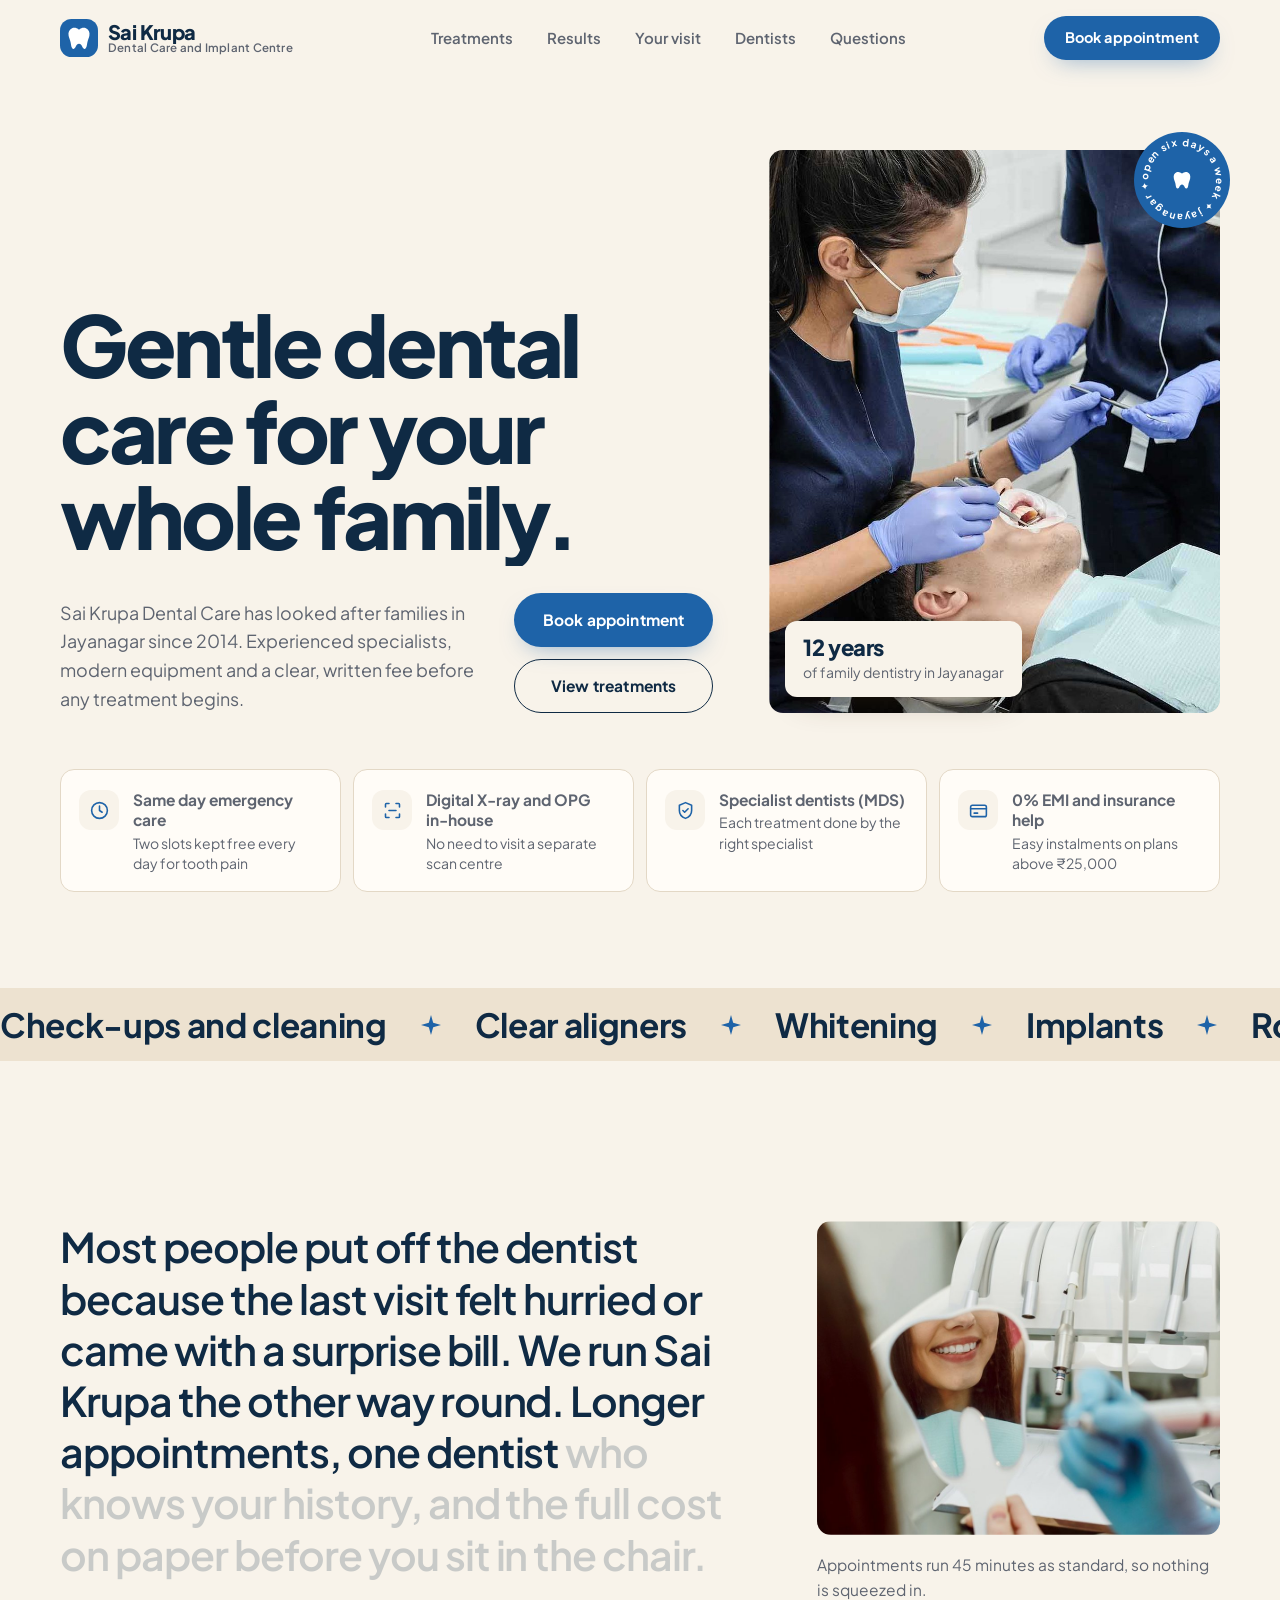
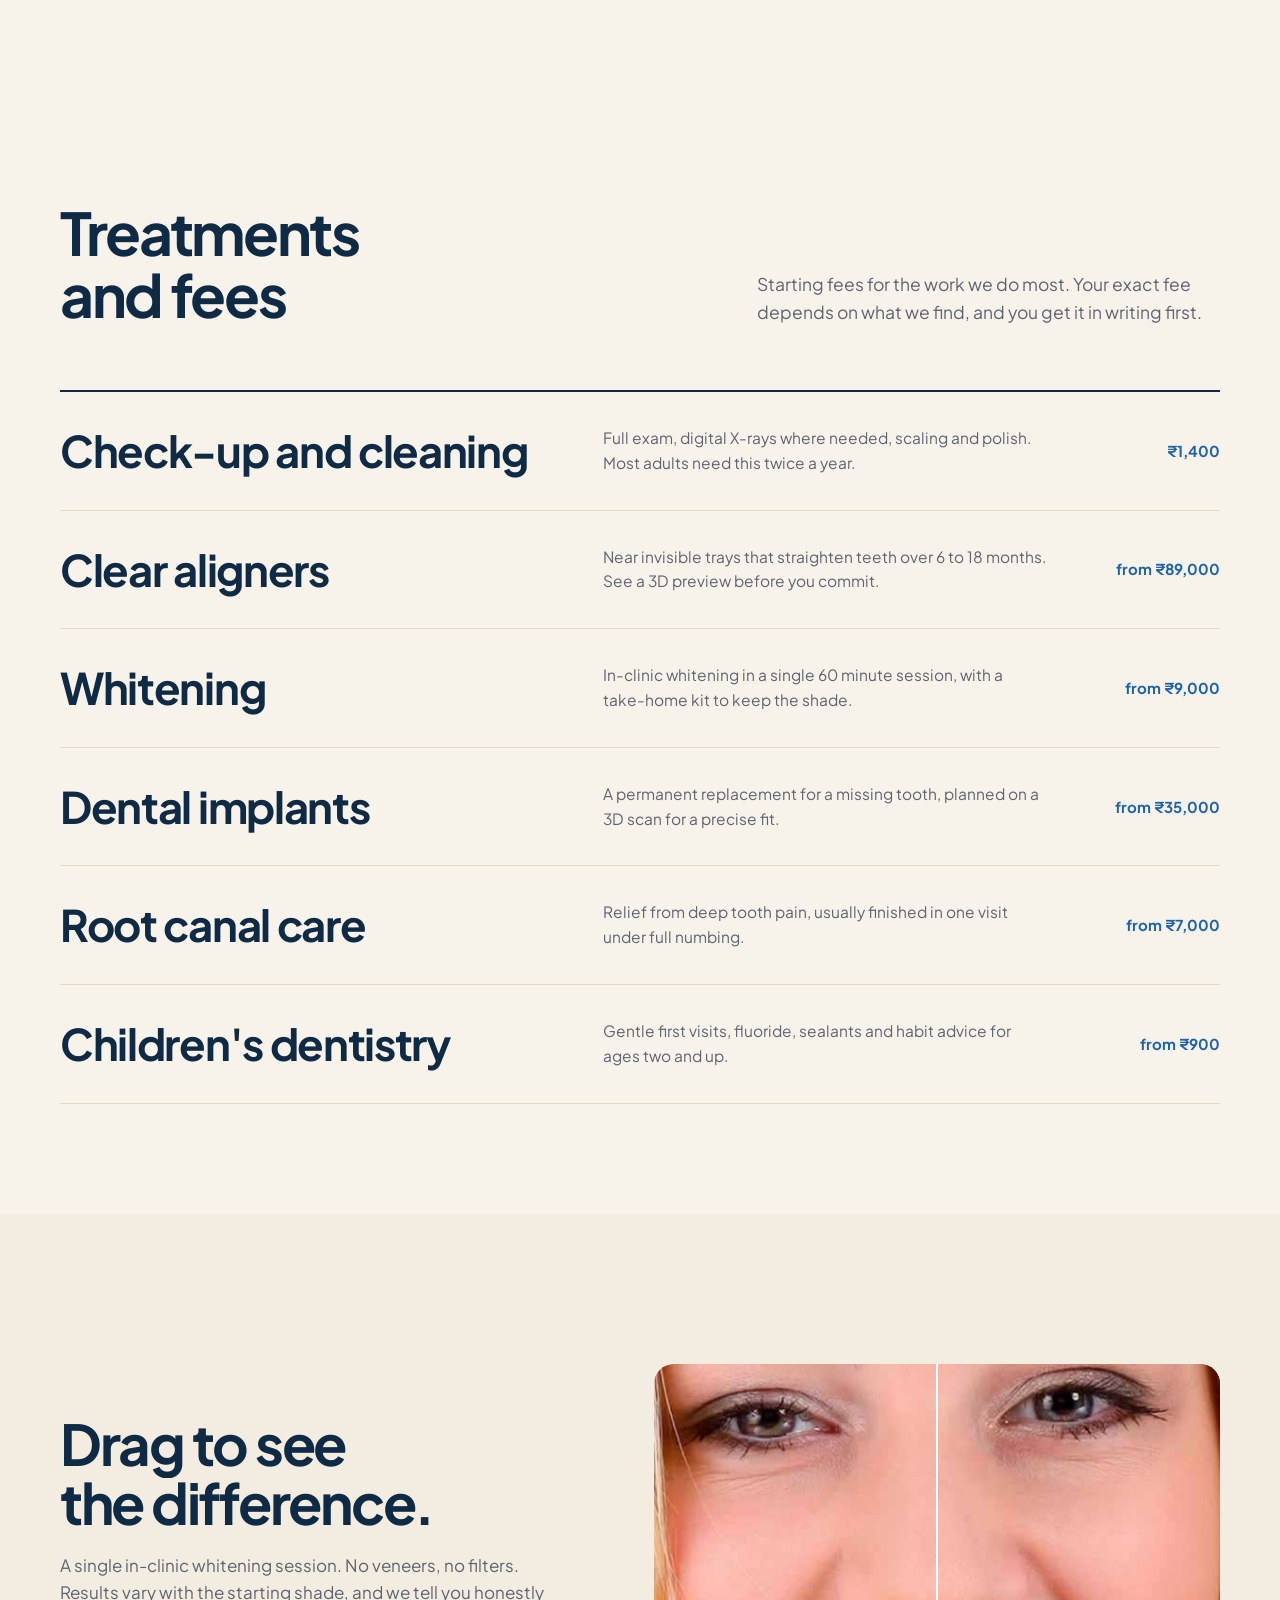
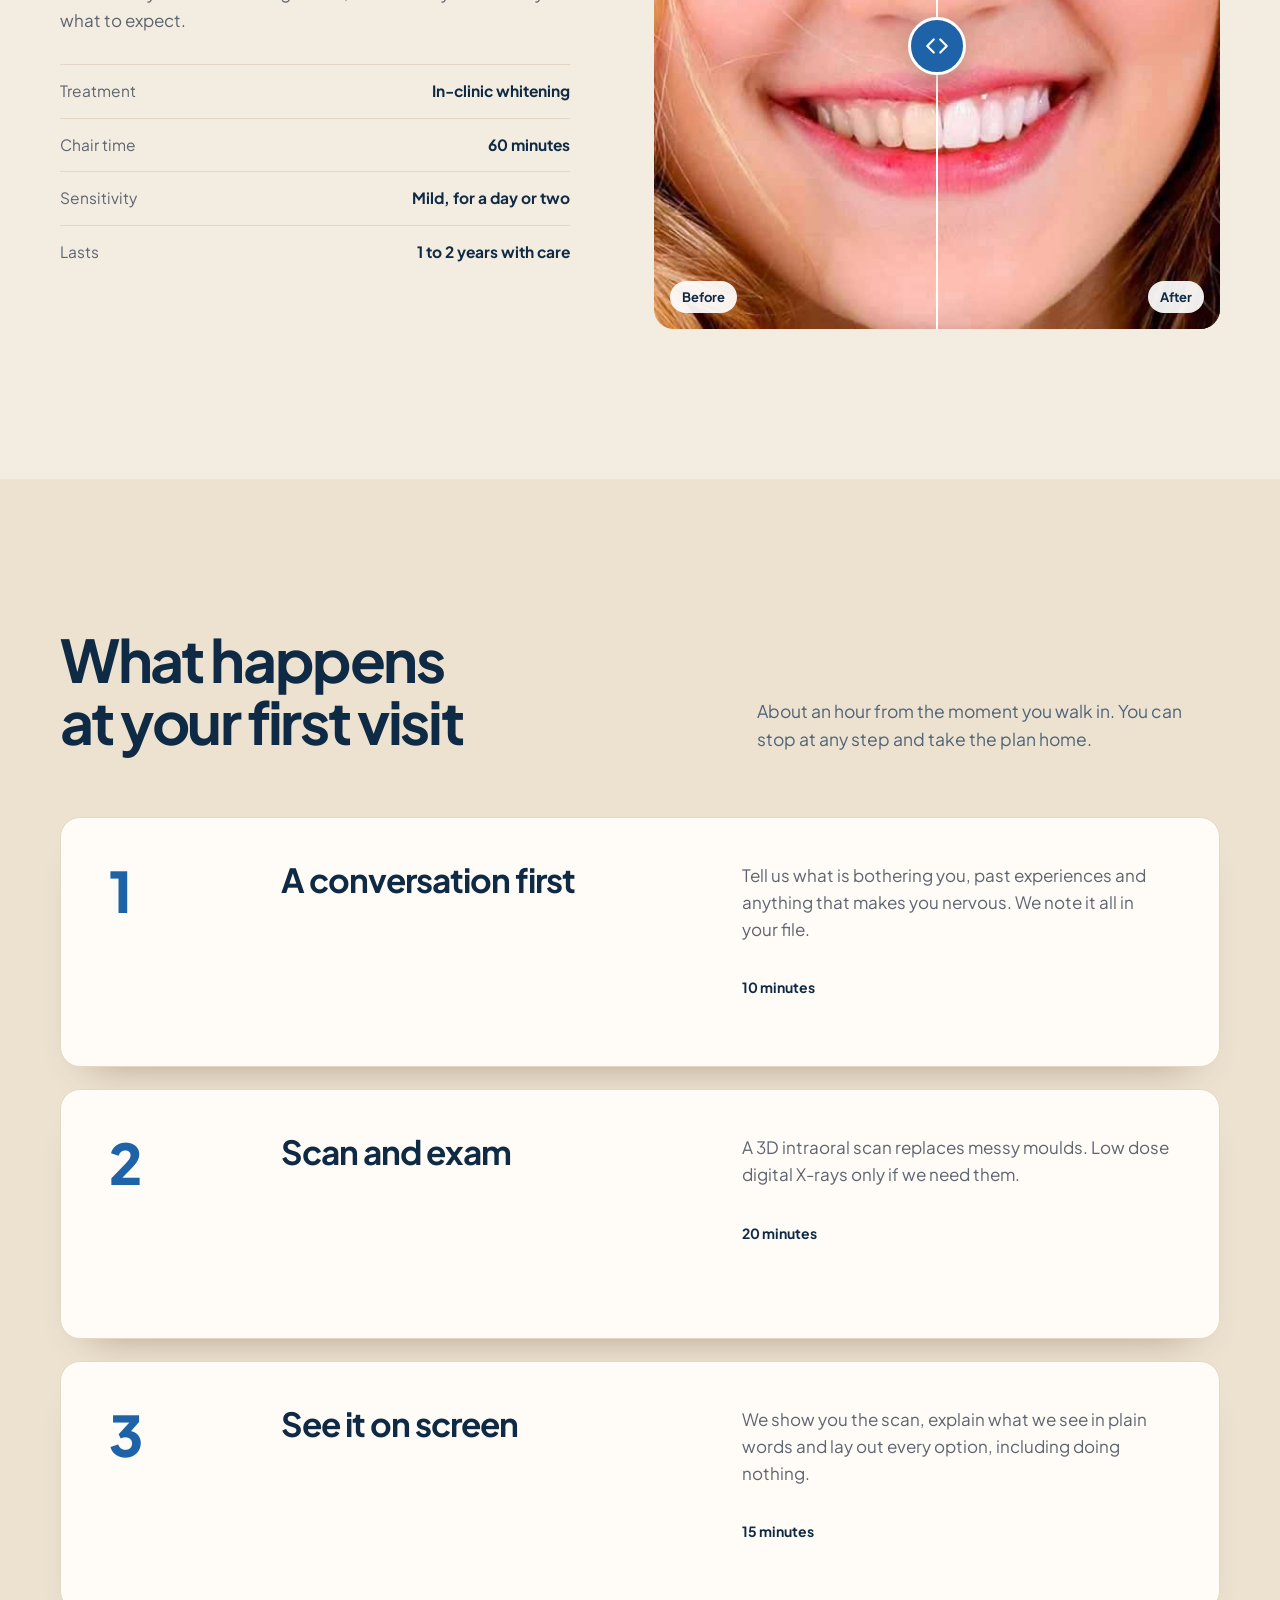
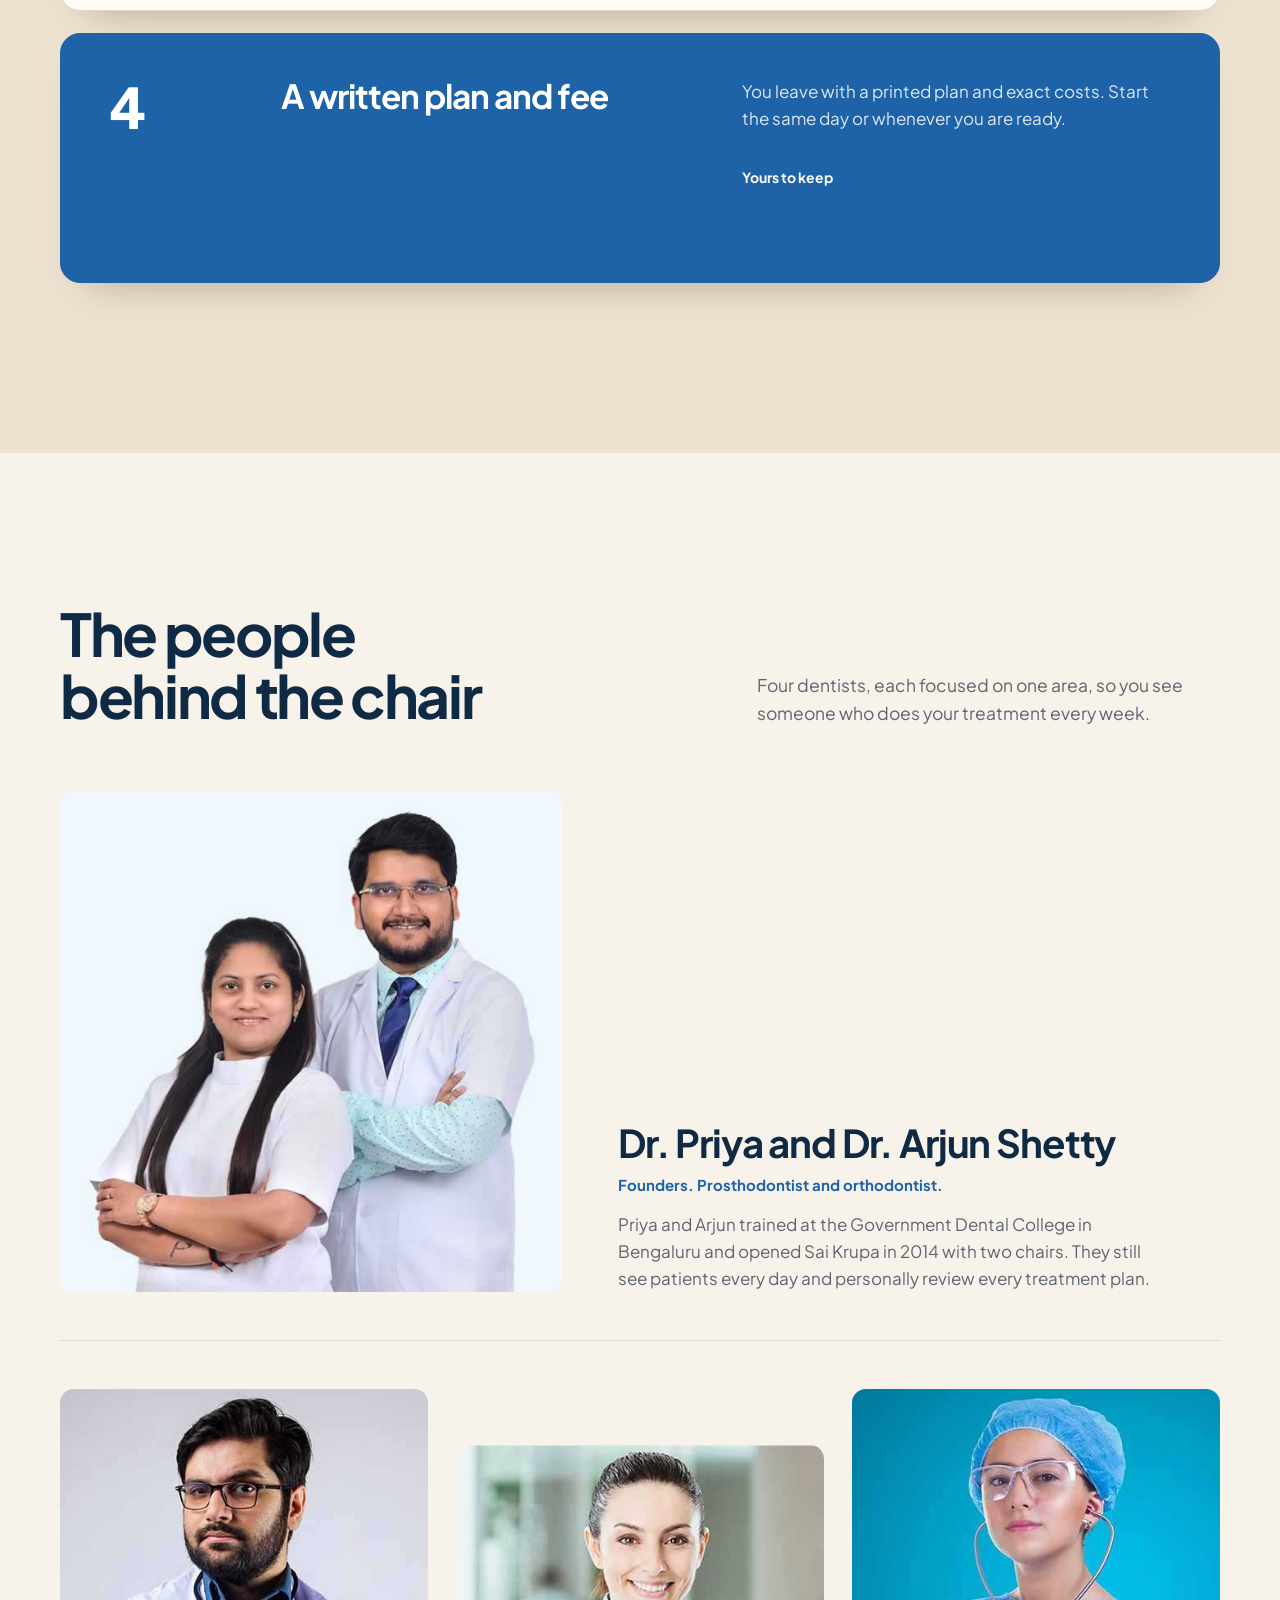
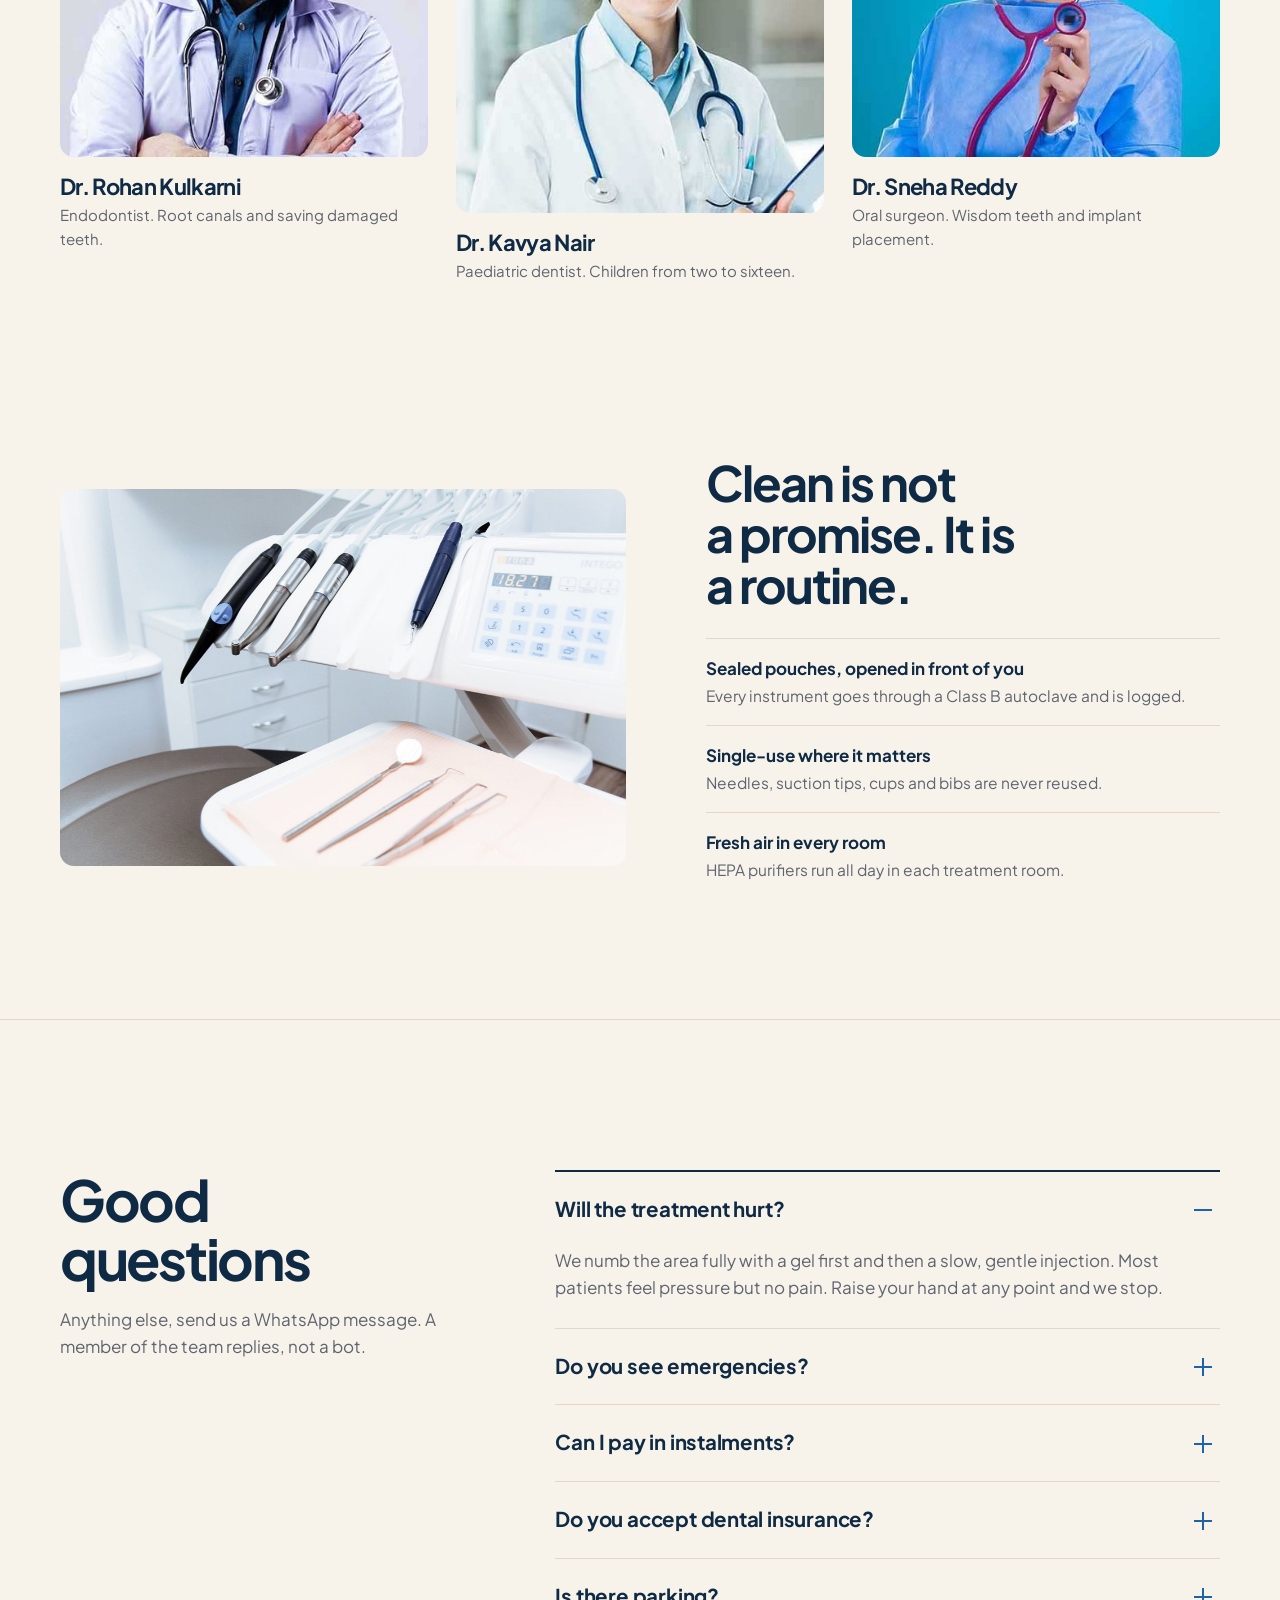
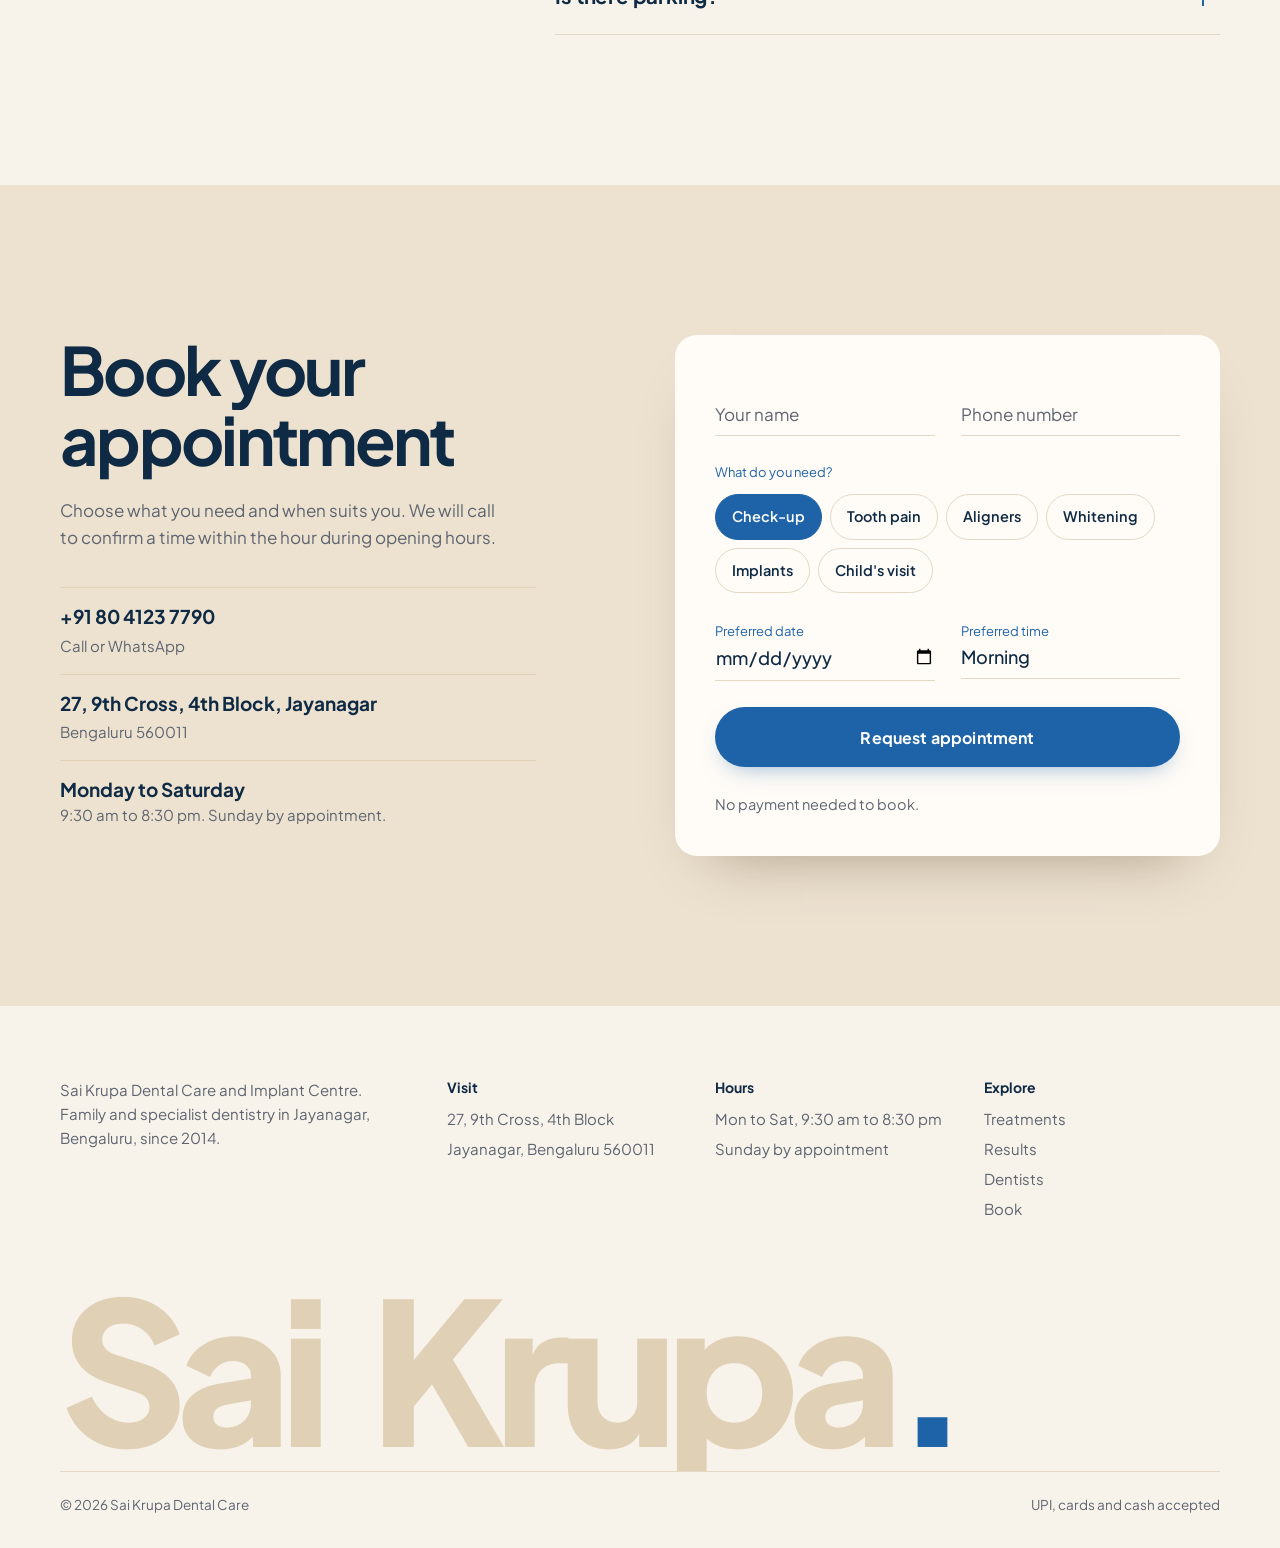
==== public/index.html @ 3798a42d "Sai Krupa Dental Care website, production ready Static clinic site in public/ with a booking form th" ====
<!DOCTYPE html>
<html lang="en-IN">
<head>
<meta charset="utf-8">
<meta name="viewport" content="width=device-width, initial-scale=1, viewport-fit=cover">
<title>Sai Krupa Dental Care | Dentist in Jayanagar, Bengaluru</title>
<meta name="description" content="Sai Krupa Dental Care and Implant Centre, Jayanagar, Bengaluru. Check-ups, root canal, implants, clear aligners, whitening and children's dentistry. Same day emergency care. Call +91 80 4123 7790.">
<meta name="theme-color" content="#F8F3EA">
<!-- GO-LIVE: replace https://www.saikrupadental.example with the real domain here, in sitemap.xml and robots.txt -->
<link rel="canonical" href="https://www.saikrupadental.example/">
<meta name="color-scheme" content="light">
<meta property="og:type" content="website">
<meta property="og:site_name" content="Sai Krupa Dental Care">
<meta property="og:locale" content="en_IN">
<meta property="og:url" content="https://www.saikrupadental.example/">
<meta property="og:title" content="Sai Krupa Dental Care, Jayanagar">
<meta property="og:description" content="Gentle family and specialist dentistry in Jayanagar, Bengaluru, since 2014.">
<meta property="og:image" content="https://www.saikrupadental.example/images/og-image.jpg">
<meta property="og:image:width" content="900">
<meta property="og:image:height" content="472">
<meta property="og:image:alt" content="Patient checking her smile in a mirror at Sai Krupa Dental Care">
<meta name="twitter:card" content="summary_large_image">
<link rel="icon" href="favicon.svg" type="image/svg+xml">
<link rel="icon" href="favicon-32.png" type="image/png" sizes="32x32">
<link rel="apple-touch-icon" href="apple-touch-icon.png">
<link rel="manifest" href="site.webmanifest">
<link rel="preload" as="image" href="images/hero.jpg" fetchpriority="high">
<script type="application/ld+json">
{
  "@context": "https://schema.org",
  "@type": "Dentist",
  "name": "Sai Krupa Dental Care and Implant Centre",
  "url": "https://www.saikrupadental.example/",
  "image": "https://www.saikrupadental.example/images/og-image.jpg",
  "telephone": "+91-80-4123-7790",
  "priceRange": "₹₹",
  "address": {
    "@type": "PostalAddress",
    "streetAddress": "27, 9th Cross, 4th Block, Jayanagar",
    "addressLocality": "Bengaluru",
    "addressRegion": "Karnataka",
    "postalCode": "560011",
    "addressCountry": "IN"
  },
  "openingHoursSpecification": [{
    "@type": "OpeningHoursSpecification",
    "dayOfWeek": ["Monday","Tuesday","Wednesday","Thursday","Friday","Saturday"],
    "opens": "09:30",
    "closes": "20:30"
  }]
}
</script>
<script>(function(d){if(matchMedia('(prefers-reduced-motion: reduce)').matches)return;d.classList.add('js');window.skFallback=setTimeout(function(){d.classList.remove('js')},4000)})(document.documentElement)</script>
<link rel="preconnect" href="https://fonts.googleapis.com">
<link rel="preconnect" href="https://fonts.gstatic.com" crossorigin>
<link href="https://fonts.googleapis.com/css2?family=Plus+Jakarta+Sans:wght@400;500;600;700;800&display=swap" rel="stylesheet">
<link rel="stylesheet" href="styles.css">
</head>
<body>
<a class="skip" href="#main">Skip to content</a>
<header class="header" id="header">
  <div class="wrap header-row">
    <a class="logo" href="#top" aria-label="Sai Krupa Dental Care, home">
      <svg class="logo-mark" viewBox="0 0 30 30" aria-hidden="true"><rect width="30" height="30" rx="9" fill="var(--brand)"/><path d="M15 8.4c-1.8-1.4-3.700-1.900-5.500-1.100-2.200.9-3.200 3.200-2.700 5.900.4 2 1.200 3.300 1.600 5.300.4 1.800.4 4.800 2.200 5.100 1.900.3 1.800-4 4.400-4s2.500 4.300 4.400 4c1.800-.3 1.800-3.300 2.200-5.100.4-2 1.200-3.300 1.600-5.300.5-2.700-.5-5-2.700-5.900-1.800-.8-3.700-.3-5.500 1.100Z" fill="#fff"/></svg>
      <span><b>Sai Krupa</b><small>Dental Care and Implant Centre</small></span>
    </a>
    <nav class="nav" aria-label="Main">
      <a href="#treatments">Treatments</a>
      <a href="#results">Results</a>
      <a href="#process">Your visit</a>
      <a href="#team">Dentists</a>
      <a href="#faq">Questions</a>
    </nav>
    <a class="btn btn-brand btn-small header-cta" href="#book"><span class="roll"><span>Book appointment</span><span aria-hidden="true">Book appointment</span></span></a>
    <button class="menu-btn" id="menuBtn" type="button" aria-label="Open menu" aria-expanded="false" aria-controls="mobileMenu"><i></i><i></i></button>
  </div>
</header>

<div class="mobile-menu" id="mobileMenu" aria-hidden="true">
  <nav aria-label="Mobile">
    <a href="#treatments">Treatments</a>
    <a href="#results">Results</a>
    <a href="#process">Your visit</a>
    <a href="#team">Dentists</a>
    <a href="#faq">Questions</a>
    <a href="#book">Book appointment</a>
  </nav>
  <p class="menu-info">27, 9th Cross, 4th Block, Jayanagar, Bengaluru<br>Monday to Saturday, 9:30 am to 8:30 pm</p>
</div>

<main id="main">
  <section class="hero">
    <div class="wrap hero-grid">
      <div class="hero-copy">
        <h1 class="reveal" aria-label="Gentle dental care for your whole family.">
          <span class="line" aria-hidden="true"><span>Gentle dental</span></span>
          <span class="line" aria-hidden="true"><span>care for your</span></span>
          <span class="line" aria-hidden="true"><span>whole family.</span></span>
        </h1>
        <div class="hero-sub">
          <p class="hero-lede fade d1">Sai Krupa Dental Care has looked after families in Jayanagar since 2014. Experienced specialists, modern equipment and a clear, written fee before any treatment begins.</p>
          <div class="hero-actions fade d2">
            <a class="btn btn-brand" href="#book"><span class="roll"><span>Book appointment</span><span aria-hidden="true">Book appointment</span></span></a>
            <a class="btn btn-line" href="#treatments"><span class="roll"><span>View treatments</span><span aria-hidden="true">View treatments</span></span></a>
          </div>
        </div>
      </div>
      <div class="hero-media">
        <div class="hero-badge fade d3" aria-hidden="true">
          <svg viewBox="0 0 96 96"><defs><path id="circ" d="M48,48 m-34,0 a34,34 0 1,1 68,0 a34,34 0 1,1 -68,0"/></defs><text textLength="212" lengthAdjust="spacing"><textPath href="#circ" textLength="212">open six days a week ✦ jayanagar ✦</textPath></text></svg>
          <span class="core"><svg viewBox="0 0 30 30"><path d="M15 8.4c-1.8-1.4-3.700-1.900-5.500-1.100-2.200.9-3.200 3.200-2.700 5.900.4 2 1.200 3.300 1.600 5.300.4 1.800.4 4.800 2.200 5.100 1.900.3 1.800-4 4.400-4s2.500 4.300 4.400 4c1.800-.3 1.800-3.300 2.200-5.100.4-2 1.200-3.300 1.600-5.300.5-2.700-.5-5-2.700-5.900-1.800-.8-3.700-.3-5.500 1.100Z" fill="#fff"/></svg></span>
        </div>
        <div class="hero-photo wipe">
          <img src="images/hero.jpg" alt="Dentist and assistant examining a patient's teeth" width="880" height="1100" fetchpriority="high">
        </div>
        <p class="hero-tag fade d3"><b>12 years</b>of family dentistry in Jayanagar</p>
      </div>
    </div>
    <div class="wrap">
      <ul class="trust fade">
        <li><span class="ico"><svg viewBox="0 0 24 24" fill="none" stroke="currentColor" stroke-width="1.8" stroke-linecap="round" stroke-linejoin="round" aria-hidden="true"><path d="M12 7v5l3 2"/><circle cx="12" cy="12" r="9"/></svg></span><span><b>Same day emergency care</b><span>Two slots kept free every day for tooth pain</span></span></li>
        <li><span class="ico"><svg viewBox="0 0 24 24" fill="none" stroke="currentColor" stroke-width="1.8" stroke-linecap="round" stroke-linejoin="round" aria-hidden="true"><path d="M4 8V5a1 1 0 0 1 1-1h3M16 4h3a1 1 0 0 1 1 1v3M20 16v3a1 1 0 0 1-1 1h-3M8 20H5a1 1 0 0 1-1-1v-3"/><path d="M8 12h8"/></svg></span><span><b>Digital X-ray and OPG in-house</b><span>No need to visit a separate scan centre</span></span></li>
        <li><span class="ico"><svg viewBox="0 0 24 24" fill="none" stroke="currentColor" stroke-width="1.8" stroke-linecap="round" stroke-linejoin="round" aria-hidden="true"><path d="M12 3l7 3v6c0 4.400-3 7.600-7 9-4-1.400-7-4.600-7-9V6Z"/><path d="M9 12l2 2 4-4"/></svg></span><span><b>Specialist dentists (MDS)</b><span>Each treatment done by the right specialist</span></span></li>
        <li><span class="ico"><svg viewBox="0 0 24 24" fill="none" stroke="currentColor" stroke-width="1.8" stroke-linecap="round" stroke-linejoin="round" aria-hidden="true"><rect x="3" y="6" width="18" height="13" rx="2"/><path d="M3 10h18M7 15h4"/></svg></span><span><b>0% EMI and insurance help</b><span>Easy instalments on plans above ₹25,000</span></span></li>
      </ul>
    </div>
  </section>

  <div class="marquee" aria-hidden="true">
    <div class="marquee-track">
      <div class="marquee-group">
        <span>Check-ups and cleaning</span><svg viewBox="0 0 24 24"><path d="M12 0l2.600 9.400L24 12l-9.400 2.600L12 24l-2.600-9.400L0 12l9.400-2.600Z" fill="currentColor"/></svg>
        <span>Clear aligners</span><svg viewBox="0 0 24 24"><path d="M12 0l2.600 9.400L24 12l-9.400 2.600L12 24l-2.600-9.400L0 12l9.400-2.600Z" fill="currentColor"/></svg>
        <span>Whitening</span><svg viewBox="0 0 24 24"><path d="M12 0l2.600 9.400L24 12l-9.400 2.600L12 24l-2.600-9.400L0 12l9.400-2.600Z" fill="currentColor"/></svg>
        <span>Implants</span><svg viewBox="0 0 24 24"><path d="M12 0l2.600 9.400L24 12l-9.400 2.600L12 24l-2.600-9.400L0 12l9.400-2.600Z" fill="currentColor"/></svg>
        <span>Root canal care</span><svg viewBox="0 0 24 24"><path d="M12 0l2.600 9.400L24 12l-9.400 2.600L12 24l-2.600-9.400L0 12l9.400-2.600Z" fill="currentColor"/></svg>
        <span>Children's dentistry</span><svg viewBox="0 0 24 24"><path d="M12 0l2.600 9.400L24 12l-9.400 2.600L12 24l-2.600-9.400L0 12l9.400-2.600Z" fill="currentColor"/></svg>
      </div>
      <div class="marquee-group">
        <span>Check-ups and cleaning</span><svg viewBox="0 0 24 24"><path d="M12 0l2.600 9.400L24 12l-9.400 2.600L12 24l-2.600-9.400L0 12l9.400-2.600Z" fill="currentColor"/></svg>
        <span>Clear aligners</span><svg viewBox="0 0 24 24"><path d="M12 0l2.600 9.400L24 12l-9.400 2.600L12 24l-2.600-9.400L0 12l9.400-2.600Z" fill="currentColor"/></svg>
        <span>Whitening</span><svg viewBox="0 0 24 24"><path d="M12 0l2.600 9.400L24 12l-9.400 2.600L12 24l-2.600-9.400L0 12l9.400-2.600Z" fill="currentColor"/></svg>
        <span>Implants</span><svg viewBox="0 0 24 24"><path d="M12 0l2.600 9.400L24 12l-9.400 2.600L12 24l-2.600-9.400L0 12l9.400-2.600Z" fill="currentColor"/></svg>
        <span>Root canal care</span><svg viewBox="0 0 24 24"><path d="M12 0l2.600 9.400L24 12l-9.400 2.600L12 24l-2.600-9.400L0 12l9.400-2.600Z" fill="currentColor"/></svg>
        <span>Children's dentistry</span><svg viewBox="0 0 24 24"><path d="M12 0l2.600 9.400L24 12l-9.400 2.600L12 24l-2.600-9.400L0 12l9.400-2.600Z" fill="currentColor"/></svg>
      </div>
    </div>
  </div>

  <section class="statement">
    <div class="wrap statement-grid">
      <p class="big" id="statement">Most people put off the dentist because the last visit felt hurried or came with a surprise bill. We run Sai Krupa the other way round. Longer appointments, one dentist who knows your history, and the full cost on paper before you sit in the chair.</p>
      <div class="statement-side">
        <div class="wipe"><img src="images/intro.jpg" alt="Patient checking her smile in a hand mirror after treatment" loading="lazy" width="900" height="700"></div>
        <p class="fade">Appointments run 45 minutes as standard, so nothing is squeezed in.</p>
      </div>
    </div>
  </section>

  <section class="treatments" id="treatments">
    <div class="wrap">
      <div class="head">
        <h2 class="reveal"><span class="line"><span>Treatments</span></span><span class="line"><span>and fees</span></span></h2>
        <p class="fade">Starting fees for the work we do most. Your exact fee depends on what we find, and you get it in writing first.</p>
      </div>
      <ul class="t-list" id="tList">
        <li class="t-row" data-img="0"><a href="#book" data-need="Check-up and cleaning">
          <h3>Check-up and cleaning</h3>
          <p>Full exam, digital X-rays where needed, scaling and polish. Most adults need this twice a year.</p>
          <span class="t-fee">₹1,400</span>
          <img class="t-thumb" src="images/t-checkup.jpg" alt="" width="500" height="300" loading="lazy" decoding="async">
        </a></li>
        <li class="t-row" data-img="1"><a href="#book" data-need="Clear aligners">
          <h3>Clear aligners</h3>
          <p>Near invisible trays that straighten teeth over 6 to 18 months. See a 3D preview before you commit.</p>
          <span class="t-fee">from ₹89,000</span>
          <img class="t-thumb" src="images/t-aligners.jpg" alt="" width="500" height="300" loading="lazy" decoding="async">
        </a></li>
        <li class="t-row" data-img="2"><a href="#book" data-need="Whitening">
          <h3>Whitening</h3>
          <p>In-clinic whitening in a single 60 minute session, with a take-home kit to keep the shade.</p>
          <span class="t-fee">from ₹9,000</span>
          <img class="t-thumb" src="images/t-whitening.jpg" alt="" width="500" height="300" loading="lazy" decoding="async">
        </a></li>
        <li class="t-row" data-img="3"><a href="#book" data-need="Implants">
          <h3>Dental implants</h3>
          <p>A permanent replacement for a missing tooth, planned on a 3D scan for a precise fit.</p>
          <span class="t-fee">from ₹35,000</span>
          <img class="t-thumb" src="images/t-implant.jpg" alt="" width="500" height="300" loading="lazy" decoding="async">
        </a></li>
        <li class="t-row" data-img="4"><a href="#book" data-need="Tooth pain">
          <h3>Root canal care</h3>
          <p>Relief from deep tooth pain, usually finished in one visit under full numbing.</p>
          <span class="t-fee">from ₹7,000</span>
          <img class="t-thumb" src="images/t-rootcanal.jpg" alt="" width="500" height="300" loading="lazy" decoding="async">
        </a></li>
        <li class="t-row" data-img="5"><a href="#book" data-need="Child's visit">
          <h3>Children's dentistry</h3>
          <p>Gentle first visits, fluoride, sealants and habit advice for ages two and up.</p>
          <span class="t-fee">from ₹900</span>
          <img class="t-thumb" src="images/t-kids.jpg" alt="" width="500" height="300" loading="lazy" decoding="async">
        </a></li>
      </ul>
    </div>
    <div class="t-preview" id="tPreview" aria-hidden="true">
      <img src="images/t-checkup.jpg" alt="" width="500" height="300" loading="lazy"><img src="images/t-aligners.jpg" alt="" width="500" height="300" loading="lazy"><img src="images/t-whitening.jpg" alt="" width="500" height="300" loading="lazy"><img src="images/t-implant.jpg" alt="" width="500" height="300" loading="lazy"><img src="images/t-rootcanal.jpg" alt="" width="500" height="300" loading="lazy"><img src="images/t-kids.jpg" alt="" width="500" height="300" loading="lazy">
    </div>
  </section>

  <section class="ba" id="results">
    <div class="wrap ba-grid">
      <div class="ba-copy">
        <h2 class="reveal"><span class="line"><span>Drag to see</span></span><span class="line"><span>the difference.</span></span></h2>
        <p class="fade">A single in-clinic whitening session. No veneers, no filters. Results vary with the starting shade, and we tell you honestly what to expect.</p>
        <ul class="ba-facts fade">
          <li><span>Treatment</span><b>In-clinic whitening</b></li>
          <li><span>Chair time</span><b>60 minutes</b></li>
          <li><span>Sensitivity</span><b>Mild, for a day or two</b></li>
          <li><span>Lasts</span><b>1 to 2 years with care</b></li>
        </ul>
      </div>
      <div class="compare fade" id="compare">
        <img src="images/before.jpg" alt="Smile before whitening" width="600" height="600">
        <img class="after" src="images/after.jpg" alt="The same smile after whitening" width="600" height="600">
        <span class="compare-label l">Before</span>
        <span class="compare-label r">After</span>
        <span class="compare-line"></span>
        <input type="range" min="0" max="100" value="50" aria-label="Compare before and after whitening">
        <span class="compare-knob"><svg viewBox="0 0 24 24" fill="none" stroke="currentColor" stroke-width="2" stroke-linecap="round" stroke-linejoin="round" aria-hidden="true"><path d="M9 6l-6 6 6 6M15 6l6 6-6 6"/></svg></span>
      </div>
    </div>
  </section>

  <section class="process" id="process">
    <div class="wrap">
      <div class="head">
        <h2 class="reveal"><span class="line"><span>What happens</span></span><span class="line"><span>at your first visit</span></span></h2>
        <p class="fade">About an hour from the moment you walk in. You can stop at any step and take the plan home.</p>
      </div>
      <ol class="stack">
        <li class="step"><span class="step-n">1</span><div class="step-body"><h3>A conversation first</h3><p>Tell us what is bothering you, past experiences and anything that makes you nervous. We note it all in your file.</p></div><small>10 minutes</small></li>
        <li class="step"><span class="step-n">2</span><div class="step-body"><h3>Scan and exam</h3><p>A 3D intraoral scan replaces messy moulds. Low dose digital X-rays only if we need them.</p></div><small>20 minutes</small></li>
        <li class="step"><span class="step-n">3</span><div class="step-body"><h3>See it on screen</h3><p>We show you the scan, explain what we see in plain words and lay out every option, including doing nothing.</p></div><small>15 minutes</small></li>
        <li class="step"><span class="step-n">4</span><div class="step-body"><h3>A written plan and fee</h3><p>You leave with a printed plan and exact costs. Start the same day or whenever you are ready.</p></div><small>Yours to keep</small></li>
      </ol>
    </div>
  </section>

  <section class="team" id="team">
    <div class="wrap">
      <div class="head">
        <h2 class="reveal"><span class="line"><span>The people</span></span><span class="line"><span>behind the chair</span></span></h2>
        <p class="fade">Four dentists, each focused on one area, so you see someone who does your treatment every week.</p>
      </div>
      <div class="founders">
        <div class="wipe"><img src="images/founders.jpg" alt="Dr. Priya Shetty and Dr. Arjun Shetty, founders of Sai Krupa Dental Care" loading="lazy" width="600" height="600"></div>
        <div class="fade">
          <h3>Dr. Priya and Dr. Arjun Shetty</h3>
          <p class="role">Founders. Prosthodontist and orthodontist.</p>
          <p>Priya and Arjun trained at the Government Dental College in Bengaluru and opened Sai Krupa in 2014 with two chairs. They still see patients every day and personally review every treatment plan.</p>
        </div>
      </div>
      <div class="team-grid">
        <article class="doc"><div class="wipe"><img src="images/doc-1.jpg" alt="Portrait of Dr. Rohan Kulkarni" loading="lazy" width="450" height="450"></div><h3>Dr. Rohan Kulkarni</h3><p>Endodontist. Root canals and saving damaged teeth.</p></article>
        <article class="doc"><div class="wipe"><img src="images/doc-2.jpg" alt="Portrait of Dr. Kavya Nair" loading="lazy" width="450" height="450"></div><h3>Dr. Kavya Nair</h3><p>Paediatric dentist. Children from two to sixteen.</p></article>
        <article class="doc"><div class="wipe"><img src="images/doc-3.jpg" alt="Portrait of Dr. Sneha Reddy" loading="lazy" width="450" height="450"></div><h3>Dr. Sneha Reddy</h3><p>Oral surgeon. Wisdom teeth and implant placement.</p></article>
      </div>
    </div>
  </section>

  <section class="care">
    <div class="wrap care-grid">
      <div class="wipe"><img src="images/hygiene.jpg" alt="Sterilised dental instruments laid out on a clean tray" loading="lazy" width="1000" height="667"></div>
      <div>
        <h2 class="reveal"><span class="line"><span>Clean is not</span></span><span class="line"><span>a promise. It is</span></span><span class="line"><span>a routine.</span></span></h2>
        <ul class="fade">
          <li><b>Sealed pouches, opened in front of you</b><span>Every instrument goes through a Class B autoclave and is logged.</span></li>
          <li><b>Single-use where it matters</b><span>Needles, suction tips, cups and bibs are never reused.</span></li>
          <li><b>Fresh air in every room</b><span>HEPA purifiers run all day in each treatment room.</span></li>
        </ul>
      </div>
    </div>
  </section>

  <section class="faq" id="faq">
    <div class="wrap faq-grid">
      <div class="faq-side">
        <h2 class="reveal"><span class="line"><span>Good</span></span><span class="line"><span>questions</span></span></h2>
        <p class="fade">Anything else, send us a WhatsApp message. A member of the team replies, not a bot.</p>
      </div>
      <div class="qs">
        <div class="q open"><button type="button" aria-expanded="true">Will the treatment hurt?</button><div class="q-a"><div><p>We numb the area fully with a gel first and then a slow, gentle injection. Most patients feel pressure but no pain. Raise your hand at any point and we stop.</p></div></div></div>
        <div class="q"><button type="button" aria-expanded="false">Do you see emergencies?</button><div class="q-a"><div><p>Yes. We keep two slots open every day for tooth pain, broken teeth and swelling. Call before you come so we can get ready for you.</p></div></div></div>
        <div class="q"><button type="button" aria-expanded="false">Can I pay in instalments?</button><div class="q-a"><div><p>Treatment plans above ₹25,000 can be split over 3, 6 or 9 months at no extra cost. We accept UPI, cards and cash.</p></div></div></div>
        <div class="q"><button type="button" aria-expanded="false">Do you accept dental insurance?</button><div class="q-a"><div><p>We give you an itemised bill and the paperwork your insurer needs for a claim. Check your policy for what it covers.</p></div></div></div>
        <div class="q"><button type="button" aria-expanded="false">Is there parking?</button><div class="q-a"><div><p>Yes, there is free parking for patients behind the building on 9th Cross. The studio is on the ground floor with step-free access.</p></div></div></div>
      </div>
    </div>
  </section>

  <section class="booking" id="book">
    <div class="wrap booking-grid">
      <div class="booking-copy">
        <h2 class="reveal"><span class="line"><span>Book your</span></span><span class="line"><span>appointment</span></span></h2>
        <p class="fade">Choose what you need and when suits you. We will call to confirm a time within the hour during opening hours.</p>
        <ul class="reach fade">
          <li><a href="tel:+918041237790"><b>+91 80 4123 7790</b></a><span>Call or WhatsApp</span></li>
          <li><a href="https://www.google.com/maps/search/?api=1&amp;query=27+9th+Cross+4th+Block+Jayanagar+Bengaluru+560011" target="_blank" rel="noopener"><b>27, 9th Cross, 4th Block, Jayanagar</b></a><span>Bengaluru 560011</span></li>
          <li><b>Monday to Saturday</b><span>9:30 am to 8:30 pm. Sunday by appointment.</span></li>
        </ul>
      </div>
      <div>
        <form class="form" id="bookForm" novalidate>
          <div class="form-row">
            <div class="f"><input id="b-name" name="name" placeholder=" " autocomplete="name" maxlength="80" required><label for="b-name">Your name</label></div>
            <div class="f"><input id="b-phone" name="phone" type="tel" inputmode="tel" placeholder=" " autocomplete="tel" maxlength="20" required><label for="b-phone">Phone number</label></div>
          </div>
          <div>
            <span class="chips-label" id="chipsLabel">What do you need?</span>
            <div class="chips" role="radiogroup" aria-labelledby="chipsLabel">
              <label><input type="radio" name="need" value="Check-up and cleaning" checked><span>Check-up</span></label>
              <label><input type="radio" name="need" value="Tooth pain"><span>Tooth pain</span></label>
              <label><input type="radio" name="need" value="Clear aligners"><span>Aligners</span></label>
              <label><input type="radio" name="need" value="Whitening"><span>Whitening</span></label>
              <label><input type="radio" name="need" value="Implants"><span>Implants</span></label>
              <label><input type="radio" name="need" value="Child's visit"><span>Child's visit</span></label>
            </div>
          </div>
          <div class="form-row">
            <div class="f fixed"><input id="b-date" name="date" type="date" required><label for="b-date">Preferred date</label></div>
            <div class="f fixed"><select id="b-time" name="time"><option>Morning</option><option>Afternoon</option><option>Evening</option></select><label for="b-time">Preferred time</label></div>
          </div>
          <!-- Spam trap: hidden from people, bots tend to fill it -->
          <div class="hp" aria-hidden="true"><label for="b-company">Company</label><input id="b-company" name="company" tabindex="-1" autocomplete="off"></div>
          <button class="btn btn-brand" type="submit" id="bookSubmit"><span class="roll"><span class="label">Request appointment</span><span aria-hidden="true" class="label">Request appointment</span></span></button>
          <p class="form-msg" id="formMsg" aria-live="polite">No payment needed to book.</p>
        </form>
        <div class="done" id="done" role="status" aria-live="polite" tabindex="-1">
          <h3 id="doneTitle">Request received</h3>
          <p id="doneText"></p>
        </div>
      </div>
    </div>
  </section>
</main>

<footer class="footer">
  <div class="wrap">
    <div class="footer-grid">
      <div><p class="footer-tag">Sai Krupa Dental Care and Implant Centre. Family and specialist dentistry in Jayanagar, Bengaluru, since 2014.</p></div>
      <div><h4>Visit</h4><ul><li>27, 9th Cross, 4th Block</li><li>Jayanagar, Bengaluru 560011</li></ul></div>
      <div><h4>Hours</h4><ul><li>Mon to Sat, 9:30 am to 8:30 pm</li><li>Sunday by appointment</li></ul></div>
      <div><h4>Explore</h4><ul><li><a href="#treatments">Treatments</a></li><li><a href="#results">Results</a></li><li><a href="#team">Dentists</a></li><li><a href="#book">Book</a></li></ul></div>
    </div>
    <div class="wordmark" aria-hidden="true"><span>S</span><span>a</span><span>i</span><span class="sp"></span><span>K</span><span>r</span><span>u</span><span>p</span><span>a</span><span class="dot">.</span></div>
    <div class="footer-base"><span>© <span id="year">2026</span> Sai Krupa Dental Care</span><span>UPI, cards and cash accepted</span></div>
  </div>
</footer>

<div class="action-bar" id="actionBar">
  <a class="btn btn-line" href="tel:+918041237790"><span class="roll"><span>Call now</span><span aria-hidden="true">Call now</span></span></a>
  <a class="btn btn-brand" href="#book"><span class="roll"><span>Book visit</span><span aria-hidden="true">Book visit</span></span></a>
</div>

<script src="script.js" defer></script>
</body>
</html>
---- public/styles.css ----
/* Sai Krupa Dental Care. Theme: Warm Cream Clinic. See DESIGN.md */

:root {
  color-scheme: light;
  /* 60: warm cream surfaces */
  --paper: #F8F3EA;
  --paper-2: #F3ECE0;
  --card: #FFFCF7;
  --rule: #E3D8C6;
  /* 30: soft sand */
  --tint: #EDE2D0;
  --tint-2: #E0D0B6;
  --on-tint: #0F2A44;
  --on-tint-muted: #4E6479;
  /* 10: trusted dental blue */
  --brand: #1E63A8;
  --brand-deep: #164F88;
  --on-brand: #FFFFFF;
  /* text */
  --ink: #0F2A44;
  --muted: #5E6470;

  --display: "Plus Jakarta Sans", "Segoe UI", system-ui, sans-serif;
  --sans: "Plus Jakarta Sans", "Segoe UI", system-ui, sans-serif;
  --wrap: 1240px;
  --ease: cubic-bezier(.22, .9, .25, 1);
  --radius: 14px;
}

*, *::before, *::after { box-sizing: border-box; }
html { -webkit-text-size-adjust: 100%; scroll-padding-top: 88px; }
body {
  margin: 0;
  background: var(--paper);
  color: var(--ink);
  font-family: var(--sans);
  font-size: 17px;
  line-height: 1.6;
  -webkit-font-smoothing: antialiased;
  overflow-x: hidden;
}
img { display: block; max-width: 100%; }
a { color: inherit; }
p { margin: 0; }
h1, h2, h3 { margin: 0; font-family: var(--display); font-weight: 700; letter-spacing: -0.03em; line-height: 1.05; }
:focus-visible { outline: 2px solid var(--brand-deep); outline-offset: 3px; }
::selection { background: var(--tint-2); color: var(--ink); }

.wrap {
  max-width: var(--wrap);
  margin: 0 auto;
  padding-left: max(16px, env(safe-area-inset-left, 0px));
  padding-right: max(16px, env(safe-area-inset-right, 0px));
}
@media (min-width: 800px) {
  .wrap { padding-left: max(40px, env(safe-area-inset-left, 0px)); padding-right: max(40px, env(safe-area-inset-right, 0px)); }
}

/* ---------- Buttons with rolling label ---------- */
.btn {
  position: relative; display: inline-flex; align-items: center; justify-content: center;
  height: 54px; padding: 0 28px;
  font: 700 15.5px/1 var(--sans); letter-spacing: .01em;
  text-decoration: none; border: 1.5px solid transparent; border-radius: 999px;
  cursor: pointer; overflow: hidden;
}
.btn .roll { position: relative; display: block; height: 1.2em; overflow: hidden; line-height: 1.2; }
.btn .roll span { display: block; transition: transform .45s var(--ease); }
.btn .roll span:last-child { position: absolute; top: 100%; left: 0; right: 0; text-align: center; }
.btn:hover .roll span { transform: translateY(-100%); }
.btn-brand { background: var(--brand); color: var(--on-brand); box-shadow: 0 10px 24px -12px rgba(30, 99, 168, .55); }
.btn-brand:hover { background: var(--brand-deep); }
.btn-line { border-color: currentColor; color: var(--ink); background: transparent; }
.btn-line:hover { background: var(--ink); color: var(--paper); }
.btn-small { height: 44px; padding: 0 20px; font-size: 14.5px; }

/* ---------- Header ---------- */
.header {
  position: fixed; inset: 0 0 auto 0; z-index: 40;
  transition: transform .45s var(--ease), background-color .3s, border-color .3s;
  border-bottom: 1px solid transparent;
}
.header.scrolled { background: color-mix(in srgb, var(--paper) 92%, transparent); backdrop-filter: blur(12px); border-color: var(--rule); }
.header.hide { transform: translateY(-100%); }
.header-row { height: 76px; display: flex; align-items: center; justify-content: space-between; gap: 24px; }
.logo { display: inline-flex; align-items: center; gap: 10px; text-decoration: none; line-height: 1.05; }
.logo b { display: block; font: 800 20px/1.05 var(--display); letter-spacing: -0.03em; }
.logo small { display: block; font-size: 11.5px; font-weight: 600; color: var(--muted); letter-spacing: .02em; }
.logo-mark { width: 38px; height: 38px; flex: none; }
.nav { display: none; gap: 34px; }
.nav a { position: relative; text-decoration: none; font-weight: 600; font-size: 15px; color: var(--muted); padding: 6px 0; }
.nav a::after { content: ""; position: absolute; left: 0; right: 0; bottom: 0; height: 1.5px; background: var(--ink); transform: scaleX(0); transform-origin: right; transition: transform .4s var(--ease); }
.nav a:hover { color: var(--ink); }
.nav a:hover::after { transform: scaleX(1); transform-origin: left; }
.header-cta { display: none; }
.menu-btn { width: 46px; height: 46px; border: 1.5px solid var(--ink); background: transparent; border-radius: 50%; display: grid; place-content: center; gap: 6px; cursor: pointer; color: var(--ink); }
.menu-btn i { display: block; width: 18px; height: 1.5px; background: currentColor; transition: transform .35s var(--ease); }
.menu-open .menu-btn i:first-child { transform: translateY(3.75px) rotate(45deg); }
.menu-open .menu-btn i:last-child { transform: translateY(-3.75px) rotate(-45deg); }
@media (min-width: 960px) { .nav, .header-cta { display: flex; } .menu-btn { display: none; } }

.mobile-menu {
  position: fixed; inset: 0; z-index: 35; background: var(--paper); color: var(--ink);
  padding: 110px max(16px, env(safe-area-inset-left, 0px)) 40px;
  display: flex; flex-direction: column; justify-content: space-between;
  clip-path: inset(0 0 100% 0); transition: clip-path .6s var(--ease); visibility: hidden;
}
.menu-open .mobile-menu { clip-path: inset(0 0 0 0); visibility: visible; }
.menu-open .header { background: var(--paper); border-color: var(--rule); }
.mobile-menu nav { display: grid; gap: 6px; }
.mobile-menu nav a { font: 700 36px/1.25 var(--display); text-decoration: none; letter-spacing: -0.02em; }
.mobile-menu p { color: var(--on-tint-muted); font-size: 15px; }

/* ---------- Reveal system ---------- */
.line { display: block; overflow: hidden; padding-bottom: .08em; margin-bottom: -.08em; }
.line > span { display: block; }
.js .line > span { transform: translateY(110%); transition: transform 1.1s var(--ease); }
.js .in .line > span, .js .line.in > span { transform: none; }
.js .in .line:nth-child(2) > span { transition-delay: .09s; }
.js .in .line:nth-child(3) > span { transition-delay: .18s; }
.js .in .line:nth-child(4) > span { transition-delay: .27s; }

.js .fade { opacity: 0; transform: translateY(18px); transition: opacity .9s var(--ease), transform .9s var(--ease); }
.js .fade.in { opacity: 1; transform: none; }
.js .fade.d1 { transition-delay: .35s; }
.js .fade.d2 { transition-delay: .5s; }
.js .fade.d3 { transition-delay: .65s; }

.wipe { overflow: hidden; border-radius: var(--radius); }
.wipe img { transition: transform 1.6s var(--ease), clip-path 1.3s var(--ease), filter .6s var(--ease); }
.js .wipe img { clip-path: inset(100% 0 0 0); transform: scale(1.18); }
.js .wipe.in img { clip-path: inset(0 0 0 0); transform: scale(1); }

.js .rule-in { transform: scaleX(0); transform-origin: left; transition: transform 1.1s var(--ease); }
.js .rule-in.in { transform: scaleX(1); }

/* ---------- Hero ---------- */
.hero { padding: 120px 0 64px; overflow: hidden; }
.hero-grid { display: grid; gap: 44px; }
.hero h1 { font-size: clamp(44px, 6.6vw, 92px); font-weight: 800; letter-spacing: -0.04em; line-height: 1.02; }
.hero-sub { display: grid; gap: 28px; margin-top: 34px; }
.hero-lede { font-size: clamp(17px, 1.4vw, 19.5px); color: var(--muted); max-width: 31em; }
.hero-actions { display: flex; flex-wrap: wrap; gap: 12px; }
.hero-media { position: relative; }
.hero-photo { aspect-ratio: 4 / 5; }
.hero-photo img { width: 100%; height: 100%; object-fit: cover; }
.hero-tag {
  position: absolute; left: 16px; bottom: 16px; background: var(--paper); padding: 14px 18px; border-radius: 12px; box-shadow: 0 16px 34px -18px rgba(70, 52, 25, .45);
  font-size: 14px; color: var(--muted); display: grid; gap: 2px;
}
.hero-tag b { color: var(--ink); font: 800 22px/1.1 var(--display); letter-spacing: -0.02em; }
.hero-badge { position: absolute; right: -10px; top: -18px; width: 96px; height: 96px; border-radius: 50%; background: var(--brand); display: grid; place-items: center; z-index: 2; }
.hero-badge svg { width: 96px; height: 96px; animation: spin 18s linear infinite; }
.hero-badge text { font: 700 10px var(--sans); fill: var(--on-brand); }
.hero-badge .core { position: absolute; width: 30px; height: 30px; display: grid; place-items: center; }
.hero-badge .core svg { width: 30px; height: 30px; animation: none; }
@keyframes spin { to { transform: rotate(360deg); } }
@media (min-width: 960px) {
  .hero { padding: 150px 0 96px; }
  .hero-grid { grid-template-columns: 1.45fr 1fr; gap: 56px; align-items: end; }
  .hero-sub { grid-template-columns: 1fr auto; align-items: end; }
  .hero-actions { flex-direction: column; align-items: stretch; }
}

/* ---------- Marquee ---------- */
.marquee { background: var(--tint); color: var(--ink); overflow: hidden; padding: 20px 0; }
.marquee-track { display: flex; width: max-content; animation: marquee 38s linear infinite; }
.marquee:hover .marquee-track { animation-play-state: paused; }
.marquee-group { display: flex; align-items: center; gap: 34px; padding-right: 34px; }
.marquee span { font: 700 clamp(22px, 2.6vw, 34px)/1 var(--display); letter-spacing: -0.01em; white-space: nowrap; }
.marquee svg { width: 20px; height: 20px; flex: none; color: var(--brand); }
@keyframes marquee { to { transform: translateX(-50%); } }

/* ---------- Statement (scroll word highlight) ---------- */
.statement { padding: 110px 0; }
.statement-grid { display: grid; gap: 40px; align-items: start; }
.statement p.big { font: 600 clamp(26px, 3.2vw, 44px)/1.25 var(--display); letter-spacing: -0.025em; }
.statement .w { transition: opacity .2s linear; }
.js .statement .w { opacity: .2; }
.js .statement .w.on { opacity: 1; }
.statement-side { display: grid; gap: 18px; }
.statement-side .wipe { aspect-ratio: 9 / 7; }
.statement-side img { width: 100%; height: 100%; object-fit: cover; }
.statement-side p { color: var(--muted); font-size: 15.5px; }
@media (min-width: 960px) { .statement { padding: 160px 0; } .statement-grid { grid-template-columns: 1.7fr 1fr; gap: 72px; } }

/* ---------- Section heads ---------- */
.head { display: grid; gap: 18px; margin-bottom: 48px; }
.head h2 { font-size: clamp(36px, 4.6vw, 64px); letter-spacing: -0.04em; }
.head p { color: var(--muted); max-width: 34em; font-size: 17.5px; }
@media (min-width: 960px) { .head { grid-template-columns: 1.4fr 1fr; align-items: end; gap: 48px; margin-bottom: 64px; } }

/* ---------- Treatments list ---------- */
.treatments { padding: 40px 0 110px; }
.t-list { list-style: none; margin: 0; padding: 0; border-top: 2px solid var(--ink); }
.t-row { position: relative; border-bottom: 1px solid var(--rule); }
.t-row a { display: grid; grid-template-columns: 1fr auto; gap: 6px 24px; padding: 26px 0; text-decoration: none; align-items: baseline; }
.t-row h3 { font-size: clamp(26px, 3.4vw, 44px); letter-spacing: -0.03em; transition: transform .5s var(--ease), color .3s; }
.t-row p { grid-column: 1 / -1; color: var(--muted); font-size: 15.5px; max-width: 36em; }
.t-fee { font-weight: 700; font-size: 15px; white-space: nowrap; color: var(--brand); }
.t-thumb { display: block; width: 100%; aspect-ratio: 5 / 3; object-fit: cover; margin: 6px 0 4px; grid-column: 1 / -1; border-radius: var(--radius); }
.t-row::before { content: ""; position: absolute; inset: 0; background: var(--tint); border-radius: var(--radius); transform: scaleY(0); transform-origin: bottom; transition: transform .5s var(--ease); z-index: -1; }
@media (hover: hover) and (min-width: 960px) {
  .t-thumb { display: none; }
  .t-row a { grid-template-columns: minmax(0, 1.15fr) minmax(0, 1fr) 140px; gap: 32px; padding: 34px 0; align-items: center; }
  .t-fee { text-align: right; }
  .t-row p { grid-column: auto; }
  .t-row a { padding-left: 0; padding-right: 0; transition: padding .5s var(--ease); }
  .t-row:hover a { padding-left: 24px; padding-right: 24px; }
  .t-row:hover::before { transform: scaleY(1); }
}
.t-preview {
  position: fixed; left: 0; top: 0; z-index: 30; width: 340px; aspect-ratio: 5 / 3; pointer-events: none; border-radius: var(--radius);
  overflow: hidden; opacity: 0; transform: translate3d(-50%, -50%, 0) scale(.8); transition: opacity .3s, scale .3s;
}
.t-preview.show { opacity: 1; }
.t-preview img { position: absolute; inset: 0; width: 100%; height: 100%; object-fit: cover; opacity: 0; transition: opacity .25s; }
.t-preview img.active { opacity: 1; }

/* ---------- Before / after ---------- */
.ba { background: var(--paper-2); padding: 110px 0; }
.ba-grid { display: grid; gap: 44px; align-items: center; }
.ba-copy h2 { font-size: clamp(36px, 4.4vw, 60px); letter-spacing: -0.04em; }
.ba-copy p { color: var(--muted); margin-top: 20px; max-width: 30em; }
.ba-facts { list-style: none; margin: 30px 0 0; padding: 0; display: grid; gap: 0; max-width: 30em; }
.ba-facts li { display: flex; justify-content: space-between; gap: 20px; padding: 14px 0; border-top: 1px solid var(--rule); font-size: 15.5px; }
.ba-facts li span { color: var(--muted); }
.ba-facts li b { font-weight: 700; text-align: right; }
.compare { position: relative; aspect-ratio: 1; max-width: 600px; width: 100%; margin-left: auto; user-select: none; touch-action: pan-y; --pos: 50%; overflow: hidden; border-radius: 20px; }
.compare img { position: absolute; inset: 0; width: 100%; height: 100%; object-fit: cover; pointer-events: none; }
.compare .after { clip-path: inset(0 0 0 var(--pos)); }
.compare-line { position: absolute; top: 0; bottom: 0; left: var(--pos); width: 2px; margin-left: -1px; background: #fff; pointer-events: none; }
.compare-knob { position: absolute; top: 50%; left: var(--pos); width: 58px; height: 58px; margin: -29px 0 0 -29px; border-radius: 50%; background: var(--brand); color: var(--on-brand); display: grid; place-items: center; pointer-events: none; box-shadow: 0 10px 30px rgba(70, 52, 25, .3); border: 3px solid #fff; }
.compare-knob svg { width: 26px; height: 26px; }
.compare-label { position: absolute; bottom: 16px; font-size: 13px; font-weight: 700; background: rgba(255, 255, 255, .92); color: var(--ink); padding: 6px 12px; border-radius: 999px; pointer-events: none; }
.compare-label.l { left: 16px; }
.compare-label.r { right: 16px; }
.compare input { position: absolute; inset: 0; width: 100%; height: 100%; opacity: 0; cursor: ew-resize; margin: 0; }
.compare input:focus-visible ~ .compare-knob { outline: 3px solid var(--ink); outline-offset: 3px; }
@media (min-width: 960px) { .ba { padding: 150px 0; } .ba-grid { grid-template-columns: 1fr 1.1fr; gap: 80px; } }

/* ---------- Process: sticky stacked cards ---------- */
.process { background: var(--tint); color: var(--ink); padding: 110px 0 120px; }
.process .head p { color: var(--on-tint-muted); }
.stack { display: grid; gap: 22px; }
.step {
  position: sticky; top: 96px;
  background: var(--card); border: 1px solid var(--rule); border-radius: 20px; box-shadow: 0 24px 40px -30px rgba(70, 52, 25, .45);
  padding: 30px 26px; min-height: 230px;
  display: grid; gap: 18px; align-content: start;
}
.step:nth-child(2) { top: 116px; }
.step:nth-child(3) { top: 136px; }
.step:nth-child(4) { top: 156px; background: var(--brand); color: var(--on-brand); border-color: var(--brand); }
.step-n { font: 800 56px/1 var(--display); letter-spacing: -0.04em; color: var(--brand); }
.step:nth-child(4) .step-n { color: var(--on-brand); }
.step h3 { font-size: clamp(24px, 2.6vw, 34px); }
.step p { color: var(--muted); max-width: 34em; }
.step:nth-child(4) p { color: color-mix(in srgb, var(--on-brand) 85%, transparent); }
.step small { font-weight: 700; font-size: 14px; }
@media (min-width: 960px) {
  .process { padding: 150px 0 170px; }
  .step { grid-template-columns: 140px 1fr 1fr; align-items: start; gap: 32px; padding: 44px 48px; min-height: 250px; }
  .step small { grid-column: 3; }
  .step .step-body { grid-column: 2 / 4; display: grid; grid-template-columns: 1fr 1fr; gap: 32px; }
}

/* ---------- Team ---------- */
.team { padding: 120px 0; }
.team-grid { display: grid; gap: 28px; }
.founders { display: grid; gap: 24px; align-items: end; padding-bottom: 48px; margin-bottom: 48px; border-bottom: 1px solid var(--rule); }
.founders .wipe { aspect-ratio: 1; background: #EEF5FB; }
.founders img { width: 100%; height: 100%; object-fit: cover; }
.founders h3 { font-size: clamp(28px, 3vw, 40px); }
.founders p { color: var(--muted); margin-top: 14px; max-width: 32em; }
.founders .role { color: var(--brand); font-weight: 700; font-size: 15px; margin-top: 10px; }
.doc .wipe { aspect-ratio: 1; }
.doc img { width: 100%; height: 100%; object-fit: cover; }
.doc h3 { font-size: 22px; margin-top: 18px; }
.doc p { color: var(--muted); font-size: 15px; margin-top: 4px; }
@media (min-width: 760px) { .team-grid { grid-template-columns: repeat(3, 1fr); } .founders { grid-template-columns: 1fr 1.2fr; gap: 56px; } }
@media (min-width: 960px) { .team { padding: 150px 0; } .doc:nth-child(2) { transform: translateY(56px); } .team-grid { padding-bottom: 56px; } }

/* ---------- Hygiene band ---------- */
.care { padding: 0 0 120px; }
.care-grid { display: grid; gap: 40px; align-items: center; }
.care .wipe { aspect-ratio: 3 / 2; }
.care img { width: 100%; height: 100%; object-fit: cover; }
.care h2 { font-size: clamp(32px, 3.8vw, 52px); letter-spacing: -0.04em; }
.care ul { list-style: none; margin: 28px 0 0; padding: 0; }
.care li { padding: 16px 0; border-top: 1px solid var(--rule); display: grid; gap: 2px; }
.care li b { font-weight: 700; }
.care li span { color: var(--muted); font-size: 15.5px; }
@media (min-width: 960px) { .care-grid { grid-template-columns: 1.1fr 1fr; gap: 80px; } }

/* ---------- FAQ ---------- */
.faq { padding: 110px 0; border-top: 1px solid var(--rule); }
.faq-grid { display: grid; gap: 36px; }
.faq h2 { font-size: clamp(36px, 4.4vw, 60px); letter-spacing: -0.04em; }
.faq-side p { color: var(--muted); margin-top: 18px; max-width: 24em; }
.q { border-bottom: 1px solid var(--rule); }
.q:first-child { border-top: 2px solid var(--ink); }
.q button {
  width: 100%; background: none; border: 0; color: inherit; text-align: left; cursor: pointer;
  padding: 24px 52px 24px 0; position: relative; font: 700 clamp(18px, 1.6vw, 21px)/1.35 var(--display); letter-spacing: -0.01em;
}
.q button::before, .q button::after { content: ""; position: absolute; right: 8px; top: 50%; width: 18px; height: 2px; background: var(--brand); transition: transform .4s var(--ease); }
.q button::after { transform: rotate(90deg); }
.q.open button::after { transform: rotate(0deg); }
.q-a { display: grid; grid-template-rows: 0fr; transition: grid-template-rows .5s var(--ease); }
.q-a > div { overflow: hidden; }
.q-a p { color: var(--muted); padding: 0 0 26px; max-width: 40em; }
.q.open .q-a { grid-template-rows: 1fr; }
@media (min-width: 960px) { .faq { padding: 150px 0; } .faq-grid { grid-template-columns: 1fr 1.6fr; gap: 80px; } }

/* ---------- Booking ---------- */
.booking { background: var(--tint); color: var(--ink); padding: 110px 0; position: relative; overflow: hidden; }
.booking-grid { display: grid; gap: 48px; position: relative; }
.booking h2 { font-size: clamp(40px, 5.2vw, 72px); letter-spacing: -0.04em; }
.booking-copy p { color: var(--muted); margin-top: 22px; max-width: 26em; }
.reach { list-style: none; margin: 36px 0 0; padding: 0; display: grid; gap: 0; max-width: 28em; }
.reach li { padding: 16px 0; border-top: 1px solid var(--tint-2); display: grid; gap: 2px; }
.reach b { font: 700 19px/1.3 var(--display); }
.reach span { color: var(--muted); font-size: 15px; }
.form { display: grid; gap: 26px; background: var(--card); padding: 28px 22px; border-radius: 22px; box-shadow: 0 30px 60px -36px rgba(70, 52, 25, .45); }
@media (min-width: 960px) { .form { padding: 40px; } }
.f { position: relative; }
.f input, .f select {
  width: 100%; background: transparent; border: 0; border-bottom: 1.5px solid var(--rule);
  color: var(--ink); font: 500 18px/1.3 var(--sans); padding: 26px 0 10px; border-radius: 0; -webkit-appearance: none; appearance: none;
}
.f select option { color: var(--ink); }
.f label { position: absolute; left: 0; top: 26px; color: var(--muted); font-size: 17px; pointer-events: none; transition: transform .3s var(--ease), font-size .3s, color .3s; transform-origin: left top; }
.f input:focus, .f select:focus { outline: none; border-color: var(--brand); }
.f input:focus + label, .f input:not(:placeholder-shown) + label, .f.fixed label { transform: translateY(-24px); font-size: 13px; color: var(--brand); }
.f input[type="date"] { min-height: 62px; }
.chips-label { font-size: 13px; color: var(--brand); margin-bottom: 12px; display: block; }
.chips { display: flex; flex-wrap: wrap; gap: 8px; border: 0; padding: 0; margin: 0; }
.chips label { cursor: pointer; }
.chips input { position: absolute; opacity: 0; pointer-events: none; }
.chips span { display: inline-block; padding: 10px 16px; border-radius: 999px; border: 1.5px solid var(--rule); font-size: 14.5px; font-weight: 600; transition: background-color .2s, color .2s, border-color .2s; }
.chips input:checked + span { background: var(--brand); color: var(--on-brand); border-color: var(--brand); }
.chips input:focus-visible + span { outline: 2px solid var(--brand); outline-offset: 2px; }
.form-row { display: grid; gap: 26px; }
.form .btn { width: 100%; height: 60px; font-size: 16px; }
.form-msg { font-size: 14.5px; color: var(--muted); min-height: 1.4em; }
.form-msg.err { color: #B42318; }
.done { display: none; padding: 40px 28px; background: var(--card); border-radius: 22px; }
.done.show { display: block; }
.done h3 { font-size: clamp(30px, 3.4vw, 42px); }
.done p { color: var(--muted); margin-top: 14px; max-width: 30em; }
@media (min-width: 640px) { .form-row { grid-template-columns: 1fr 1fr; } }
@media (min-width: 960px) { .booking { padding: 150px 0; } .booking-grid { grid-template-columns: 1fr 1.05fr; gap: 96px; } }

/* ---------- Footer ---------- */
.footer { padding: 72px 0 32px; }
.footer-grid { display: grid; gap: 32px; font-size: 15px; }
.footer h4 { margin: 0 0 10px; font: 700 14px/1.3 var(--sans); }
.footer ul { list-style: none; margin: 0; padding: 0; display: grid; gap: 6px; color: var(--muted); }
.footer a { text-decoration: none; }
.footer a:hover { color: var(--ink); }
.wordmark { margin-top: 56px; font: 800 clamp(58px, 15.5vw, 228px)/.9 var(--display); letter-spacing: -0.06em; display: flex; overflow: hidden; padding-bottom: .08em; color: var(--tint-2); }
.wordmark .sp { width: .25em; }
.wordmark span { display: inline-block; }
.js .wordmark span { transform: translateY(100%); transition: transform 1.2s var(--ease); transition-delay: calc(var(--i, 0) * 50ms); }
.js .wordmark.in span { transform: none; }
.wordmark .dot { color: var(--brand); }
.footer-base { display: flex; flex-wrap: wrap; justify-content: space-between; gap: 10px; padding-top: 22px; border-top: 1px solid var(--rule); color: var(--muted); font-size: 13.5px; }
@media (min-width: 760px) { .footer-grid { grid-template-columns: 1.5fr 1fr 1fr 1fr; } }

/* ---------- Skip link ---------- */
.skip { position: absolute; left: 12px; top: -60px; z-index: 100; background: var(--ink); color: #fff; padding: 10px 16px; border-radius: 8px; text-decoration: none; font-weight: 700; }
.skip:focus { top: 12px; }

/* ---------- Trust strip ---------- */
.trust { list-style: none; margin: 56px 0 0; padding: 0; display: grid; gap: 12px; }
.trust li { display: flex; gap: 14px; align-items: flex-start; padding: 18px; background: var(--card); border: 1px solid var(--rule); border-radius: var(--radius); }
.trust .ico { width: 40px; height: 40px; border-radius: 12px; background: var(--paper); color: var(--brand); display: grid; place-items: center; flex: none; }
.trust .ico svg { width: 21px; height: 21px; }
.trust b { display: block; font-size: 15.5px; line-height: 1.3; }
.trust span { display: block; font-size: 14px; color: var(--muted); line-height: 1.45; margin-top: 2px; }
@media (min-width: 640px) { .trust { grid-template-columns: 1fr 1fr; } }
@media (min-width: 1100px) { .trust { grid-template-columns: repeat(4, 1fr); } }

/* ---------- Mobile action bar ---------- */
.action-bar { position: fixed; left: 0; right: 0; bottom: 0; z-index: 30; display: grid; grid-template-columns: 1fr 1fr; gap: 10px;
  padding: 10px max(12px, env(safe-area-inset-left, 0px)) calc(10px + env(safe-area-inset-bottom, 0px));
  background: color-mix(in srgb, var(--paper) 94%, transparent); backdrop-filter: blur(10px); border-top: 1px solid var(--rule);
  transform: translateY(110%); transition: transform .45s var(--ease); }
.action-bar.show { transform: none; }
.action-bar .btn { height: 48px; padding: 0 12px; font-size: 15px; }
@media (min-width: 960px) { .action-bar { display: none; } }
@media (max-width: 959px) { .footer { padding-bottom: 96px; } }

/* ---------- Reduced motion ---------- */
@media (prefers-reduced-motion: reduce) {
  .js .line > span, .js .fade, .js .wipe img, .js .rule-in, .js .wordmark span { transform: none !important; opacity: 1 !important; clip-path: none !important; transition: none !important; }
  .js .statement .w { opacity: 1; }
  .marquee-track, .hero-badge svg { animation: none; }
  .t-preview { display: none; }
}

/* ---------- Production additions ---------- */

/* Replaces inline style attributes so the CSP can forbid them */
.menu-info { color: var(--muted); }
.stack { list-style: none; margin: 0; padding: 0; }
.footer-tag { max-width: 22em; color: var(--muted); }
.wordmark span:nth-child(1) { --i: 0; }
.wordmark span:nth-child(2) { --i: 1; }
.wordmark span:nth-child(3) { --i: 2; }
.wordmark span:nth-child(4) { --i: 3; }
.wordmark span:nth-child(5) { --i: 4; }
.wordmark span:nth-child(6) { --i: 5; }
.wordmark span:nth-child(7) { --i: 6; }
.wordmark span:nth-child(8) { --i: 7; }
.wordmark span:nth-child(9) { --i: 8; }
.wordmark span:nth-child(10) { --i: 9; }

/* Contact links */
.reach a { text-decoration: none; }
.reach a:hover b { text-decoration: underline; text-underline-offset: 3px; }

/* Booking form states */
.form[hidden] { display: none; }
.f [aria-invalid="true"] { border-color: #B42318; }
.done:focus { outline: none; }
.btn:disabled { opacity: .65; cursor: progress; }
.hp { position: absolute; left: -10000px; width: 1px; height: 1px; overflow: hidden; }

/* 404 page */
.nf { min-height: 100vh; display: grid; align-content: center; padding: 120px 0; }
.nf h1 { font-size: clamp(40px, 6vw, 80px); font-weight: 800; letter-spacing: -0.04em; }
.nf p { color: var(--muted); margin: 22px 0 32px; max-width: 30em; }
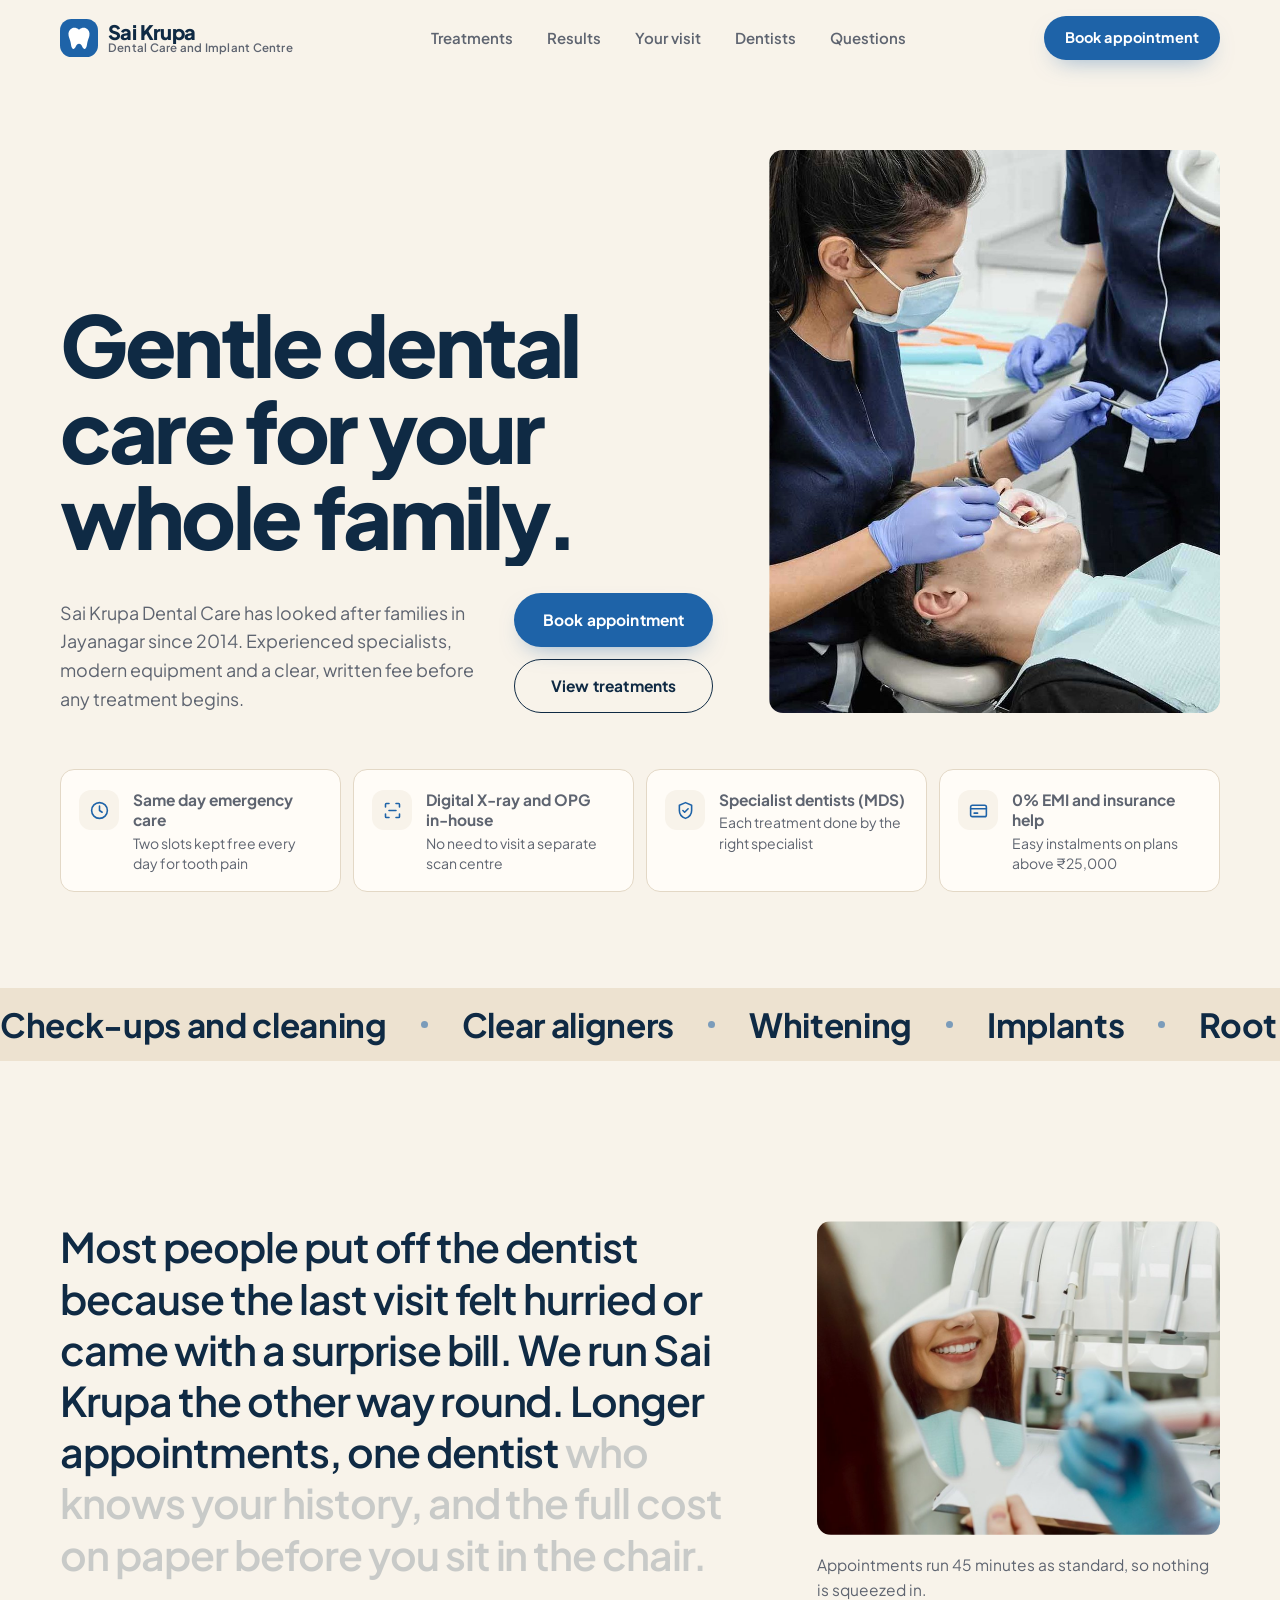
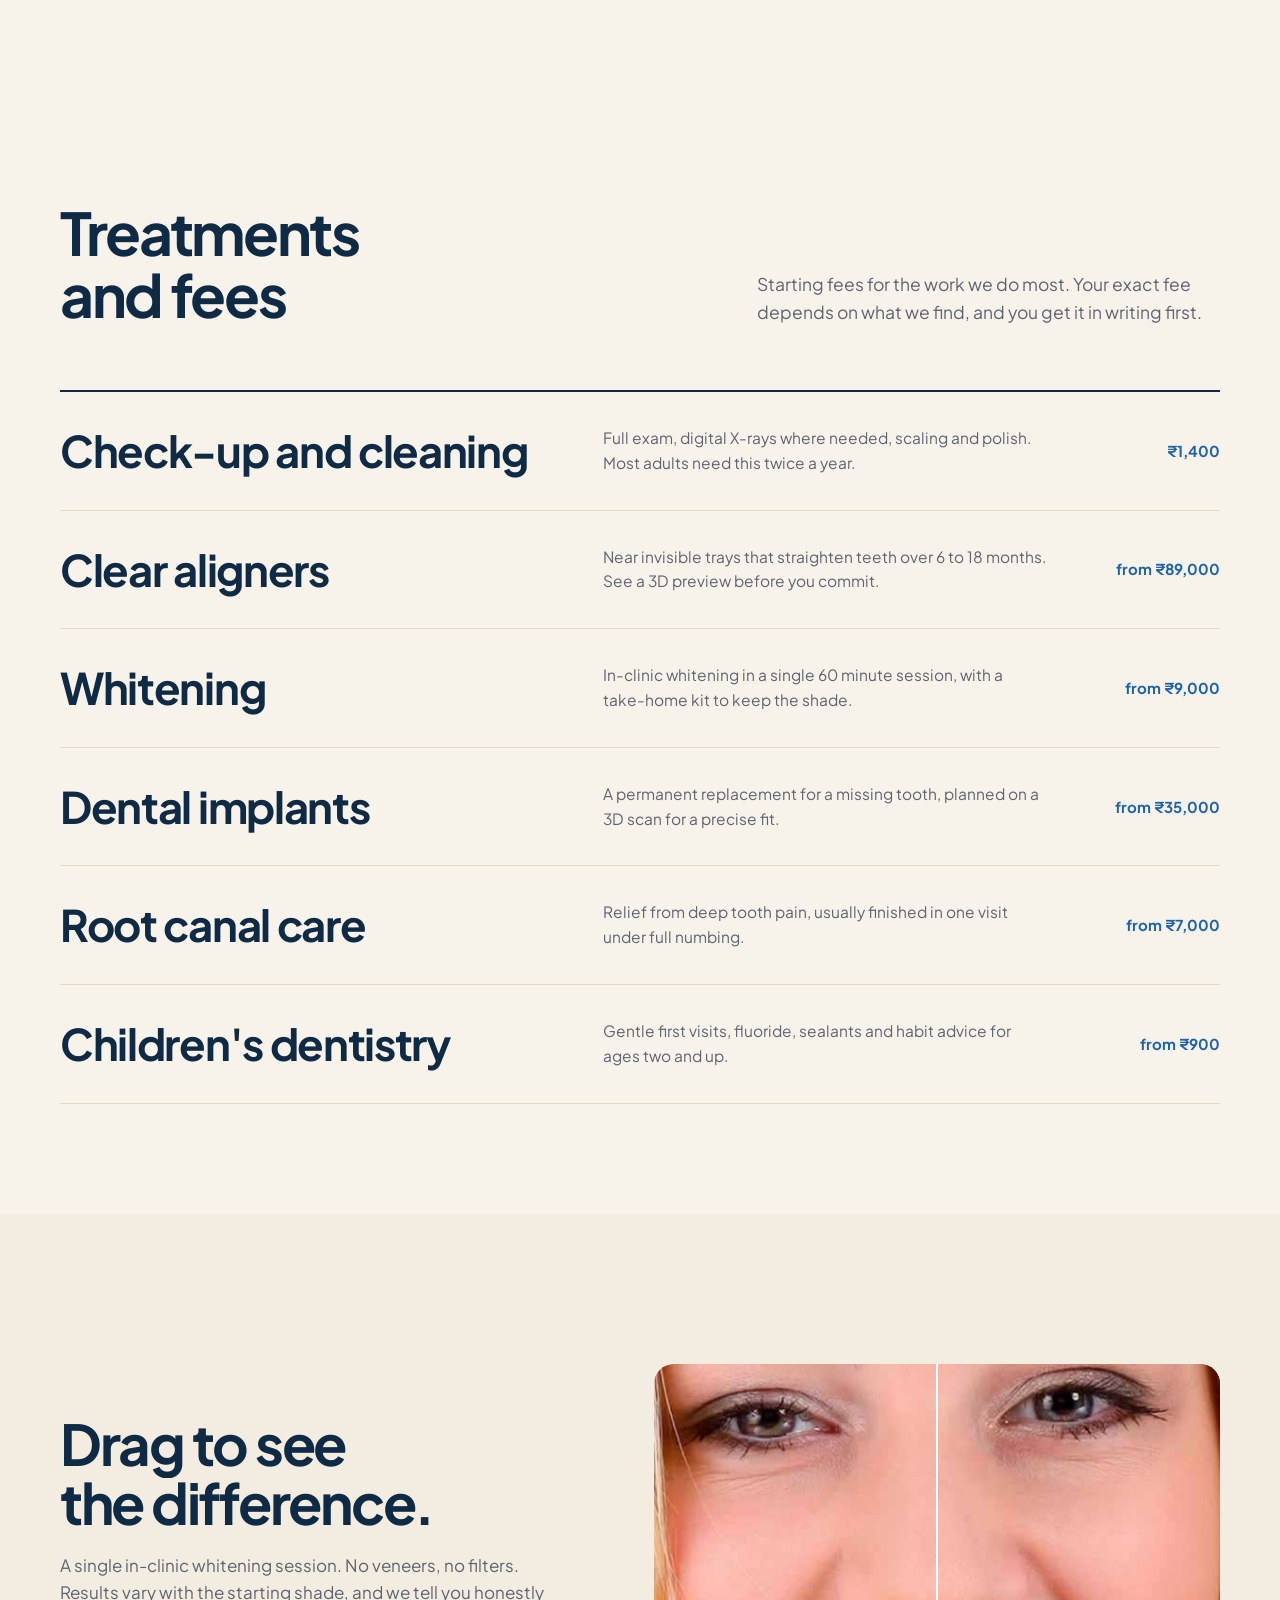
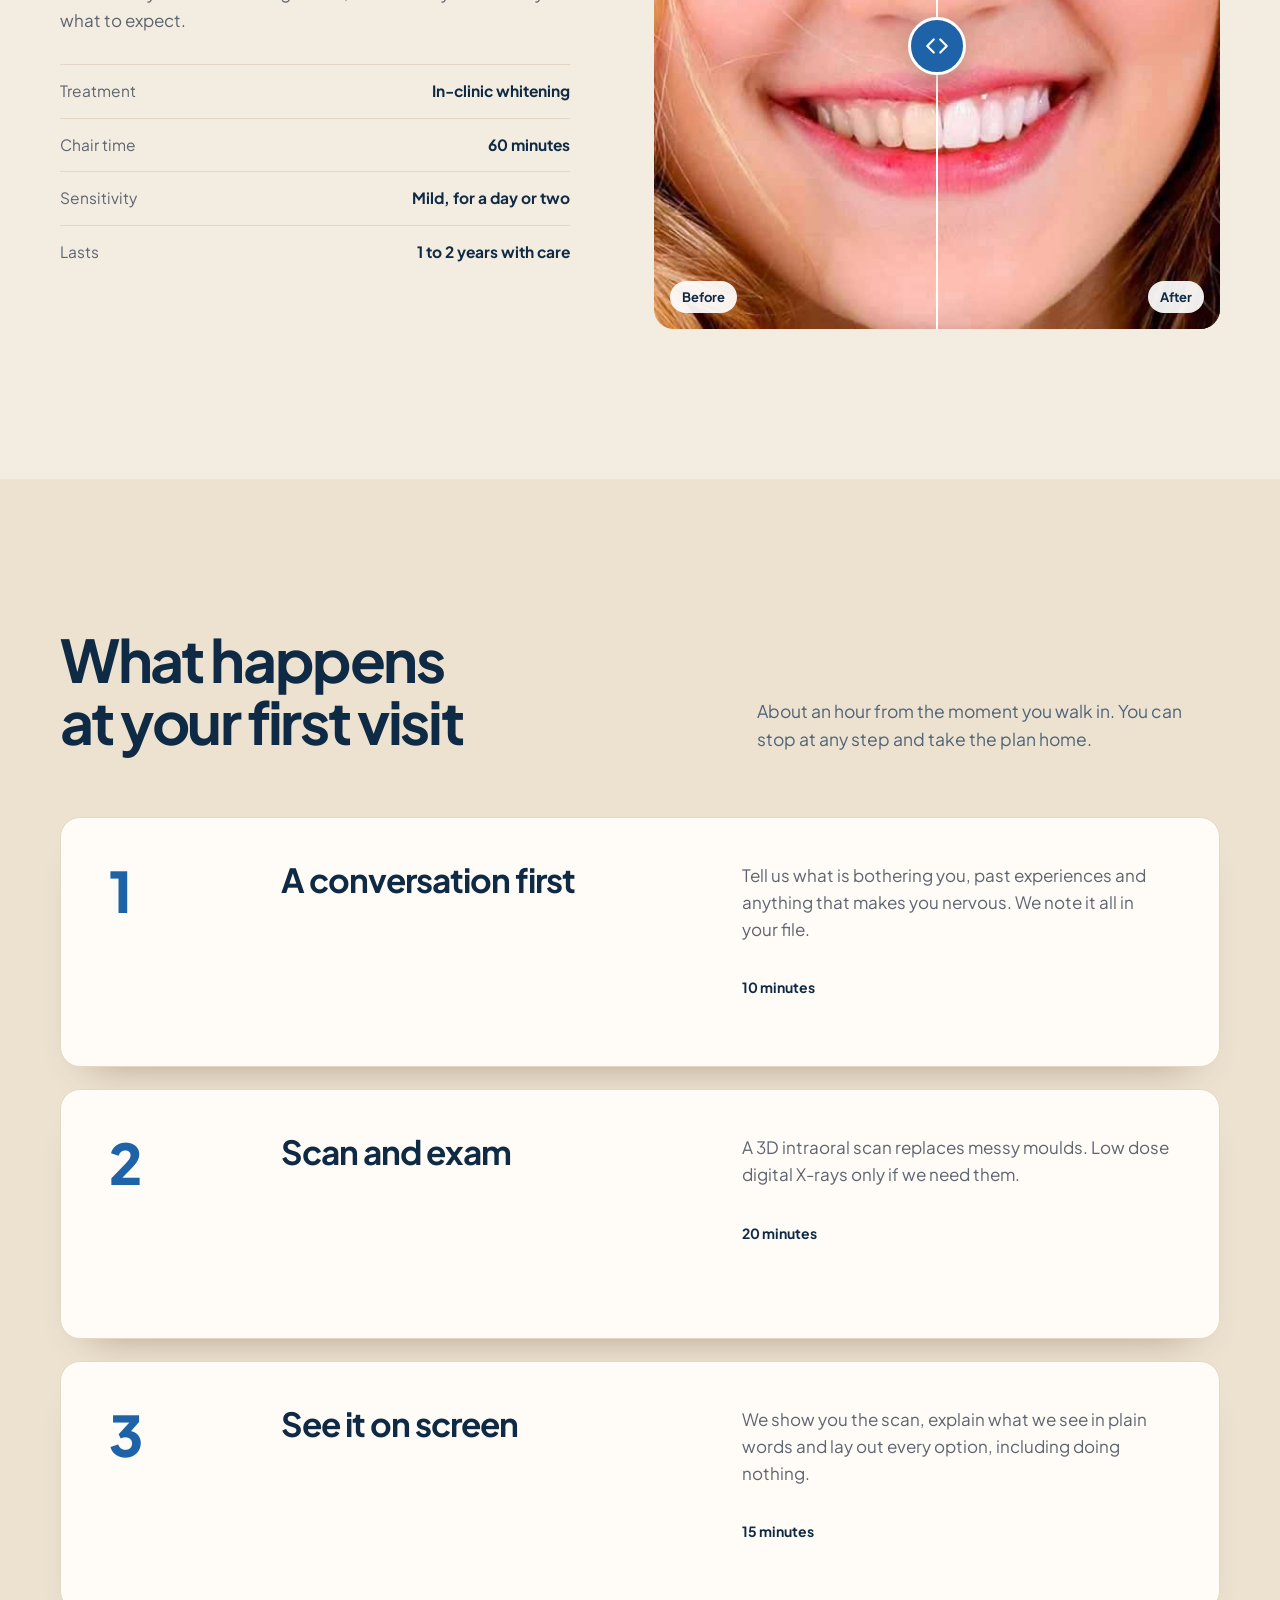
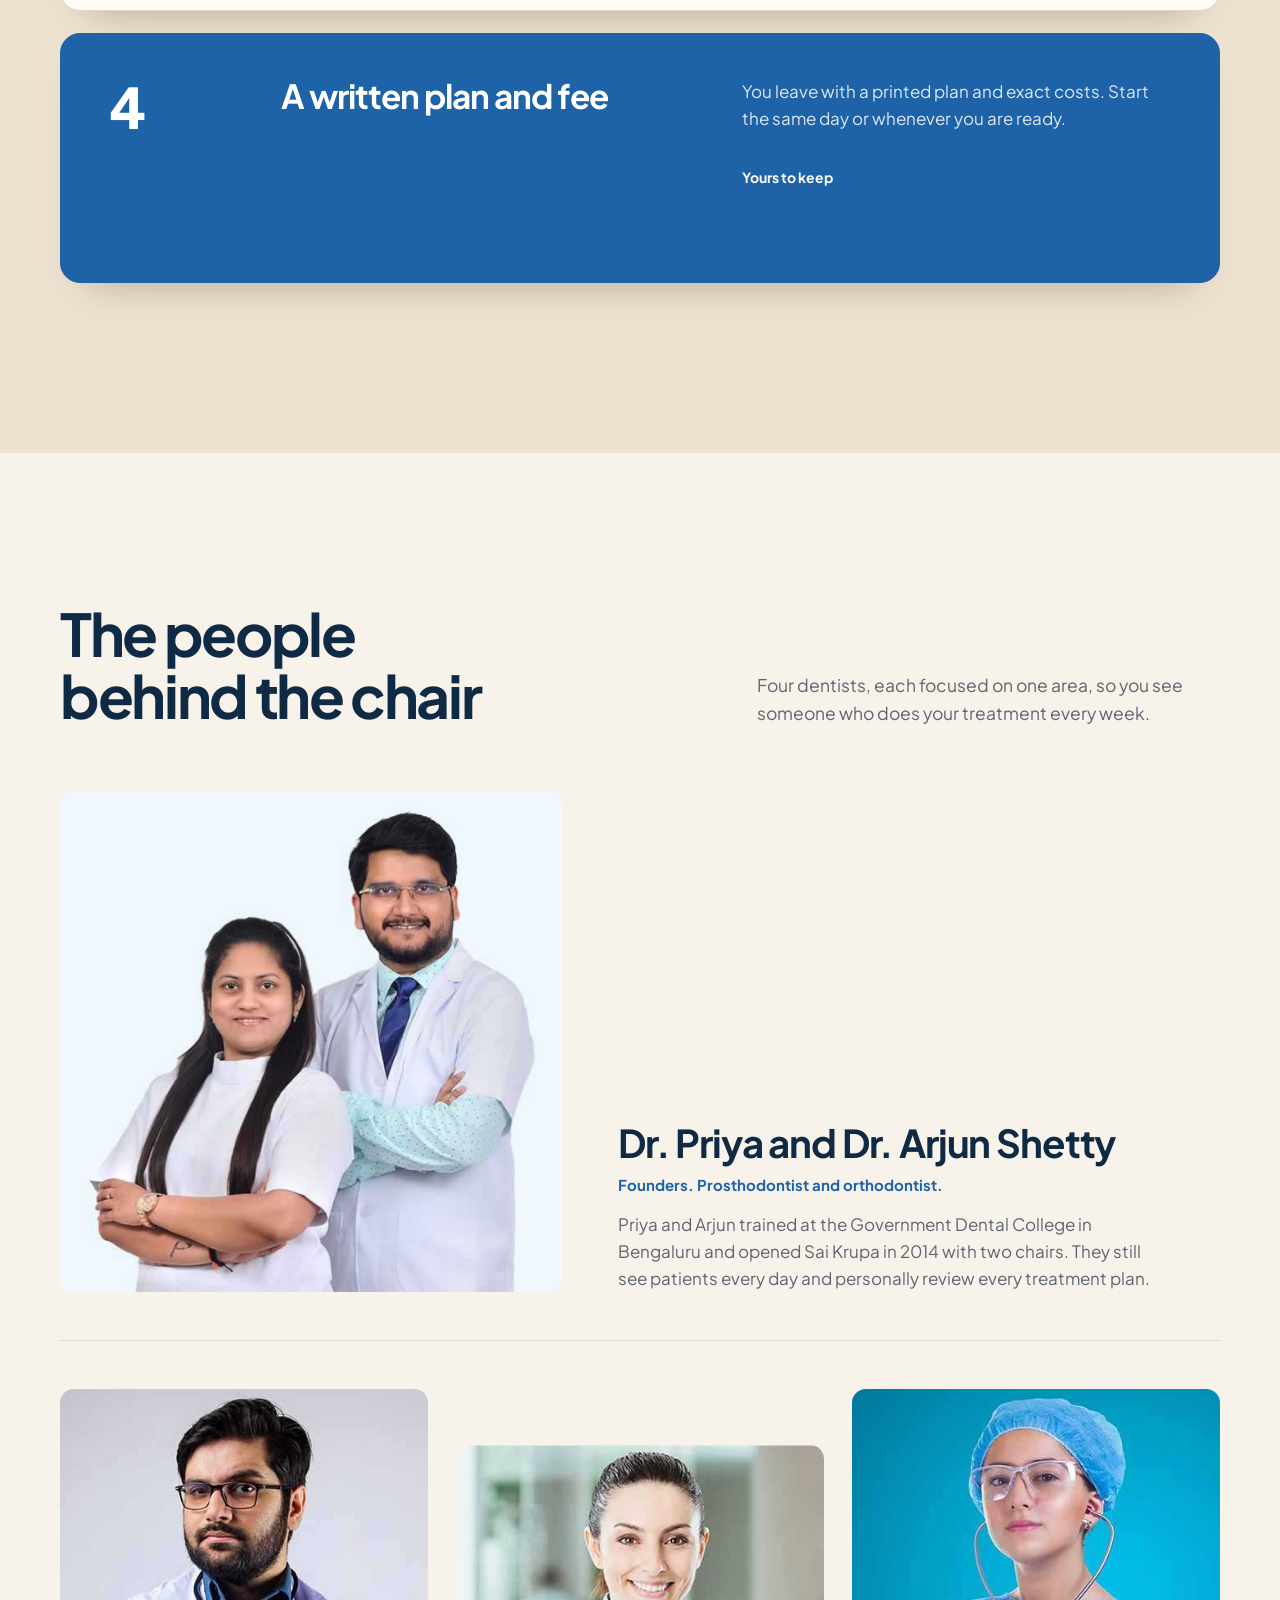
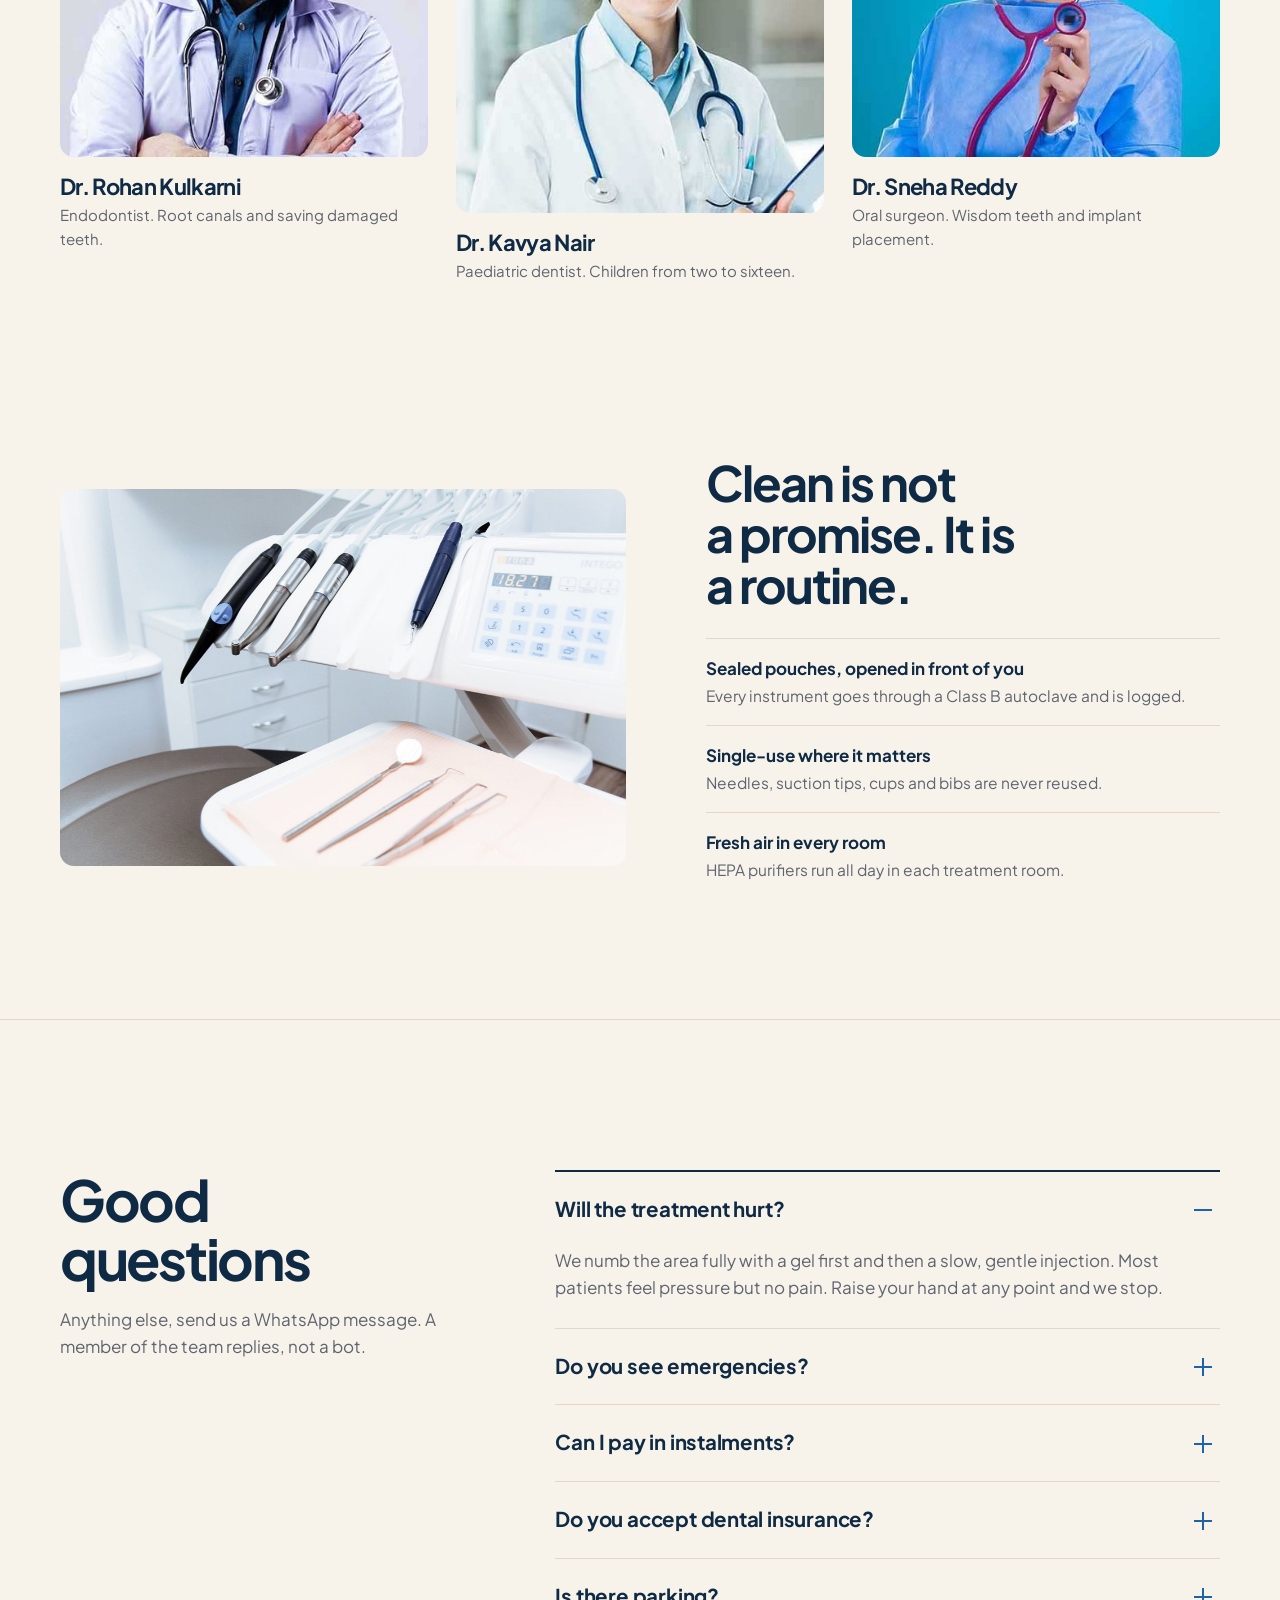
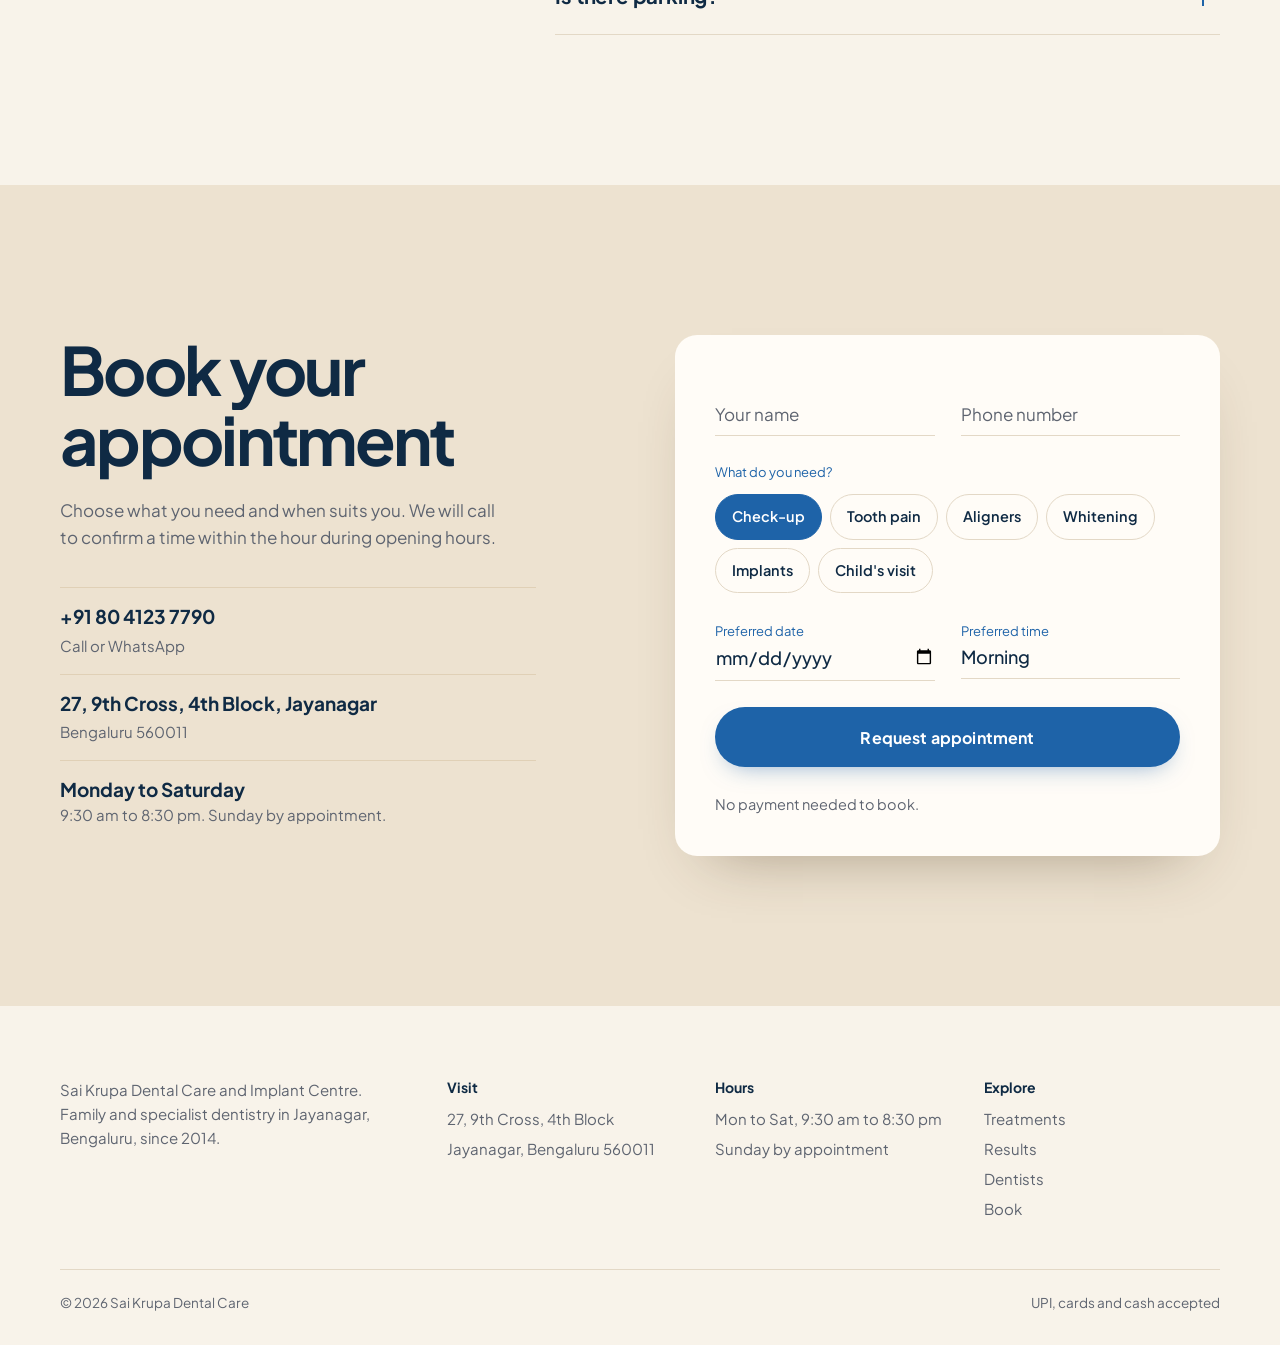
==== commit d4c32a3c: "Remove hero badge, hero tag and footer wordmark; cache-bust CSS/JS Marquee separators are now small " ====
--- a/public/index.html
+++ b/public/index.html
@@ -54,7 +54,7 @@
 <link rel="preconnect" href="https://fonts.googleapis.com">
 <link rel="preconnect" href="https://fonts.gstatic.com" crossorigin>
 <link href="https://fonts.googleapis.com/css2?family=Plus+Jakarta+Sans:wght@400;500;600;700;800&display=swap" rel="stylesheet">
-<link rel="stylesheet" href="styles.css">
+<link rel="stylesheet" href="styles.css?v=2">
 </head>
 <body>
 <a class="skip" href="#main">Skip to content</a>
@@ -106,14 +106,9 @@
         </div>
       </div>
       <div class="hero-media">
-        <div class="hero-badge fade d3" aria-hidden="true">
-          <svg viewBox="0 0 96 96"><defs><path id="circ" d="M48,48 m-34,0 a34,34 0 1,1 68,0 a34,34 0 1,1 -68,0"/></defs><text textLength="212" lengthAdjust="spacing"><textPath href="#circ" textLength="212">open six days a week ✦ jayanagar ✦</textPath></text></svg>
-          <span class="core"><svg viewBox="0 0 30 30"><path d="M15 8.4c-1.8-1.4-3.700-1.900-5.500-1.100-2.200.9-3.200 3.200-2.700 5.900.4 2 1.200 3.300 1.600 5.300.4 1.800.4 4.800 2.200 5.100 1.900.3 1.800-4 4.400-4s2.500 4.300 4.400 4c1.800-.3 1.800-3.300 2.200-5.100.4-2 1.200-3.300 1.600-5.300.5-2.700-.5-5-2.700-5.900-1.800-.8-3.700-.3-5.500 1.100Z" fill="#fff"/></svg></span>
-        </div>
         <div class="hero-photo wipe">
           <img src="images/hero.jpg" alt="Dentist and assistant examining a patient's teeth" width="880" height="1100" fetchpriority="high">
         </div>
-        <p class="hero-tag fade d3"><b>12 years</b>of family dentistry in Jayanagar</p>
       </div>
     </div>
     <div class="wrap">
@@ -129,20 +124,20 @@
   <div class="marquee" aria-hidden="true">
     <div class="marquee-track">
       <div class="marquee-group">
-        <span>Check-ups and cleaning</span><svg viewBox="0 0 24 24"><path d="M12 0l2.600 9.400L24 12l-9.400 2.600L12 24l-2.600-9.400L0 12l9.400-2.600Z" fill="currentColor"/></svg>
-        <span>Clear aligners</span><svg viewBox="0 0 24 24"><path d="M12 0l2.600 9.400L24 12l-9.400 2.600L12 24l-2.600-9.400L0 12l9.400-2.600Z" fill="currentColor"/></svg>
-        <span>Whitening</span><svg viewBox="0 0 24 24"><path d="M12 0l2.600 9.400L24 12l-9.400 2.600L12 24l-2.600-9.400L0 12l9.400-2.600Z" fill="currentColor"/></svg>
-        <span>Implants</span><svg viewBox="0 0 24 24"><path d="M12 0l2.600 9.400L24 12l-9.400 2.600L12 24l-2.600-9.400L0 12l9.400-2.600Z" fill="currentColor"/></svg>
-        <span>Root canal care</span><svg viewBox="0 0 24 24"><path d="M12 0l2.600 9.400L24 12l-9.400 2.600L12 24l-2.600-9.400L0 12l9.400-2.600Z" fill="currentColor"/></svg>
-        <span>Children's dentistry</span><svg viewBox="0 0 24 24"><path d="M12 0l2.600 9.400L24 12l-9.400 2.600L12 24l-2.600-9.400L0 12l9.400-2.600Z" fill="currentColor"/></svg>
+        <span>Check-ups and cleaning</span><i class="sep"></i>
+        <span>Clear aligners</span><i class="sep"></i>
+        <span>Whitening</span><i class="sep"></i>
+        <span>Implants</span><i class="sep"></i>
+        <span>Root canal care</span><i class="sep"></i>
+        <span>Children's dentistry</span><i class="sep"></i>
       </div>
       <div class="marquee-group">
-        <span>Check-ups and cleaning</span><svg viewBox="0 0 24 24"><path d="M12 0l2.600 9.400L24 12l-9.400 2.600L12 24l-2.600-9.400L0 12l9.400-2.600Z" fill="currentColor"/></svg>
-        <span>Clear aligners</span><svg viewBox="0 0 24 24"><path d="M12 0l2.600 9.400L24 12l-9.400 2.600L12 24l-2.600-9.400L0 12l9.400-2.600Z" fill="currentColor"/></svg>
-        <span>Whitening</span><svg viewBox="0 0 24 24"><path d="M12 0l2.600 9.400L24 12l-9.400 2.600L12 24l-2.600-9.400L0 12l9.400-2.600Z" fill="currentColor"/></svg>
-        <span>Implants</span><svg viewBox="0 0 24 24"><path d="M12 0l2.600 9.400L24 12l-9.400 2.600L12 24l-2.600-9.400L0 12l9.400-2.600Z" fill="currentColor"/></svg>
-        <span>Root canal care</span><svg viewBox="0 0 24 24"><path d="M12 0l2.600 9.400L24 12l-9.400 2.600L12 24l-2.600-9.400L0 12l9.400-2.600Z" fill="currentColor"/></svg>
-        <span>Children's dentistry</span><svg viewBox="0 0 24 24"><path d="M12 0l2.600 9.400L24 12l-9.400 2.600L12 24l-2.600-9.400L0 12l9.400-2.600Z" fill="currentColor"/></svg>
+        <span>Check-ups and cleaning</span><i class="sep"></i>
+        <span>Clear aligners</span><i class="sep"></i>
+        <span>Whitening</span><i class="sep"></i>
+        <span>Implants</span><i class="sep"></i>
+        <span>Root canal care</span><i class="sep"></i>
+        <span>Children's dentistry</span><i class="sep"></i>
       </div>
     </div>
   </div>
@@ -352,7 +347,6 @@
       <div><h4>Hours</h4><ul><li>Mon to Sat, 9:30 am to 8:30 pm</li><li>Sunday by appointment</li></ul></div>
       <div><h4>Explore</h4><ul><li><a href="#treatments">Treatments</a></li><li><a href="#results">Results</a></li><li><a href="#team">Dentists</a></li><li><a href="#book">Book</a></li></ul></div>
     </div>
-    <div class="wordmark" aria-hidden="true"><span>S</span><span>a</span><span>i</span><span class="sp"></span><span>K</span><span>r</span><span>u</span><span>p</span><span>a</span><span class="dot">.</span></div>
     <div class="footer-base"><span>© <span id="year">2026</span> Sai Krupa Dental Care</span><span>UPI, cards and cash accepted</span></div>
   </div>
 </footer>
@@ -362,6 +356,6 @@
   <a class="btn btn-brand" href="#book"><span class="roll"><span>Book visit</span><span aria-hidden="true">Book visit</span></span></a>
 </div>
 
-<script src="script.js" defer></script>
+<script src="script.js?v=2" defer></script>
 </body>
 </html>
--- a/public/styles.css
+++ b/public/styles.css
@@ -144,17 +144,6 @@
 .hero-media { position: relative; }
 .hero-photo { aspect-ratio: 4 / 5; }
 .hero-photo img { width: 100%; height: 100%; object-fit: cover; }
-.hero-tag {
-  position: absolute; left: 16px; bottom: 16px; background: var(--paper); padding: 14px 18px; border-radius: 12px; box-shadow: 0 16px 34px -18px rgba(70, 52, 25, .45);
-  font-size: 14px; color: var(--muted); display: grid; gap: 2px;
-}
-.hero-tag b { color: var(--ink); font: 800 22px/1.1 var(--display); letter-spacing: -0.02em; }
-.hero-badge { position: absolute; right: -10px; top: -18px; width: 96px; height: 96px; border-radius: 50%; background: var(--brand); display: grid; place-items: center; z-index: 2; }
-.hero-badge svg { width: 96px; height: 96px; animation: spin 18s linear infinite; }
-.hero-badge text { font: 700 10px var(--sans); fill: var(--on-brand); }
-.hero-badge .core { position: absolute; width: 30px; height: 30px; display: grid; place-items: center; }
-.hero-badge .core svg { width: 30px; height: 30px; animation: none; }
-@keyframes spin { to { transform: rotate(360deg); } }
 @media (min-width: 960px) {
   .hero { padding: 150px 0 96px; }
   .hero-grid { grid-template-columns: 1.45fr 1fr; gap: 56px; align-items: end; }
@@ -168,7 +157,7 @@
 .marquee:hover .marquee-track { animation-play-state: paused; }
 .marquee-group { display: flex; align-items: center; gap: 34px; padding-right: 34px; }
 .marquee span { font: 700 clamp(22px, 2.6vw, 34px)/1 var(--display); letter-spacing: -0.01em; white-space: nowrap; }
-.marquee svg { width: 20px; height: 20px; flex: none; color: var(--brand); }
+.marquee .sep { width: 7px; height: 7px; border-radius: 50%; background: var(--brand); flex: none; opacity: .55; }
 @keyframes marquee { to { transform: translateX(-50%); } }
 
 /* ---------- Statement (scroll word highlight) ---------- */
@@ -359,13 +348,7 @@
 .footer ul { list-style: none; margin: 0; padding: 0; display: grid; gap: 6px; color: var(--muted); }
 .footer a { text-decoration: none; }
 .footer a:hover { color: var(--ink); }
-.wordmark { margin-top: 56px; font: 800 clamp(58px, 15.5vw, 228px)/.9 var(--display); letter-spacing: -0.06em; display: flex; overflow: hidden; padding-bottom: .08em; color: var(--tint-2); }
-.wordmark .sp { width: .25em; }
-.wordmark span { display: inline-block; }
-.js .wordmark span { transform: translateY(100%); transition: transform 1.2s var(--ease); transition-delay: calc(var(--i, 0) * 50ms); }
-.js .wordmark.in span { transform: none; }
-.wordmark .dot { color: var(--brand); }
-.footer-base { display: flex; flex-wrap: wrap; justify-content: space-between; gap: 10px; padding-top: 22px; border-top: 1px solid var(--rule); color: var(--muted); font-size: 13.5px; }
+.footer-base { margin-top: 48px; display: flex; flex-wrap: wrap; justify-content: space-between; gap: 10px; padding-top: 22px; border-top: 1px solid var(--rule); color: var(--muted); font-size: 13.5px; }
 @media (min-width: 760px) { .footer-grid { grid-template-columns: 1.5fr 1fr 1fr 1fr; } }
 
 /* ---------- Skip link ---------- */
@@ -394,9 +377,9 @@
 
 /* ---------- Reduced motion ---------- */
 @media (prefers-reduced-motion: reduce) {
-  .js .line > span, .js .fade, .js .wipe img, .js .rule-in, .js .wordmark span { transform: none !important; opacity: 1 !important; clip-path: none !important; transition: none !important; }
+  .js .line > span, .js .fade, .js .wipe img, .js .rule-in { transform: none !important; opacity: 1 !important; clip-path: none !important; transition: none !important; }
   .js .statement .w { opacity: 1; }
-  .marquee-track, .hero-badge svg { animation: none; }
+  .marquee-track { animation: none; }
   .t-preview { display: none; }
 }
 
@@ -406,16 +389,6 @@
 .menu-info { color: var(--muted); }
 .stack { list-style: none; margin: 0; padding: 0; }
 .footer-tag { max-width: 22em; color: var(--muted); }
-.wordmark span:nth-child(1) { --i: 0; }
-.wordmark span:nth-child(2) { --i: 1; }
-.wordmark span:nth-child(3) { --i: 2; }
-.wordmark span:nth-child(4) { --i: 3; }
-.wordmark span:nth-child(5) { --i: 4; }
-.wordmark span:nth-child(6) { --i: 5; }
-.wordmark span:nth-child(7) { --i: 6; }
-.wordmark span:nth-child(8) { --i: 7; }
-.wordmark span:nth-child(9) { --i: 8; }
-.wordmark span:nth-child(10) { --i: 9; }
 
 /* Contact links */
 .reach a { text-decoration: none; }
